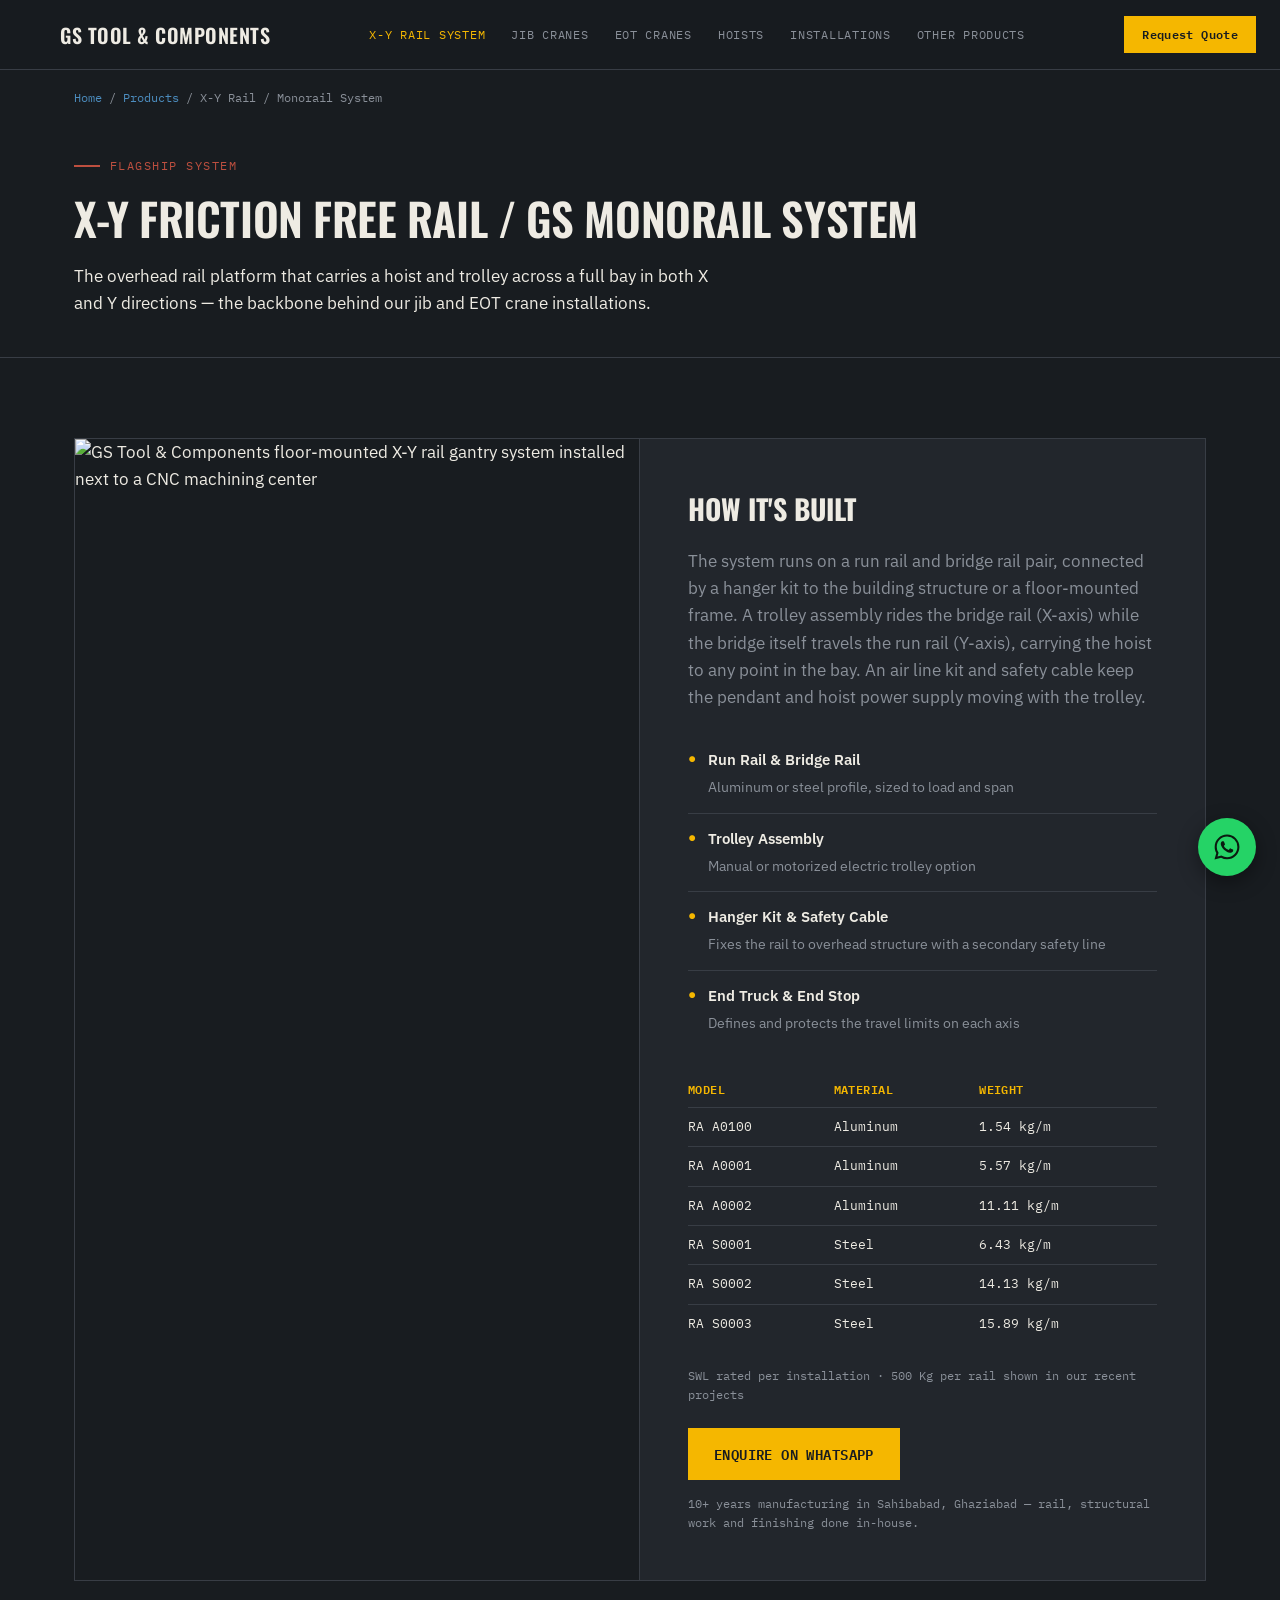
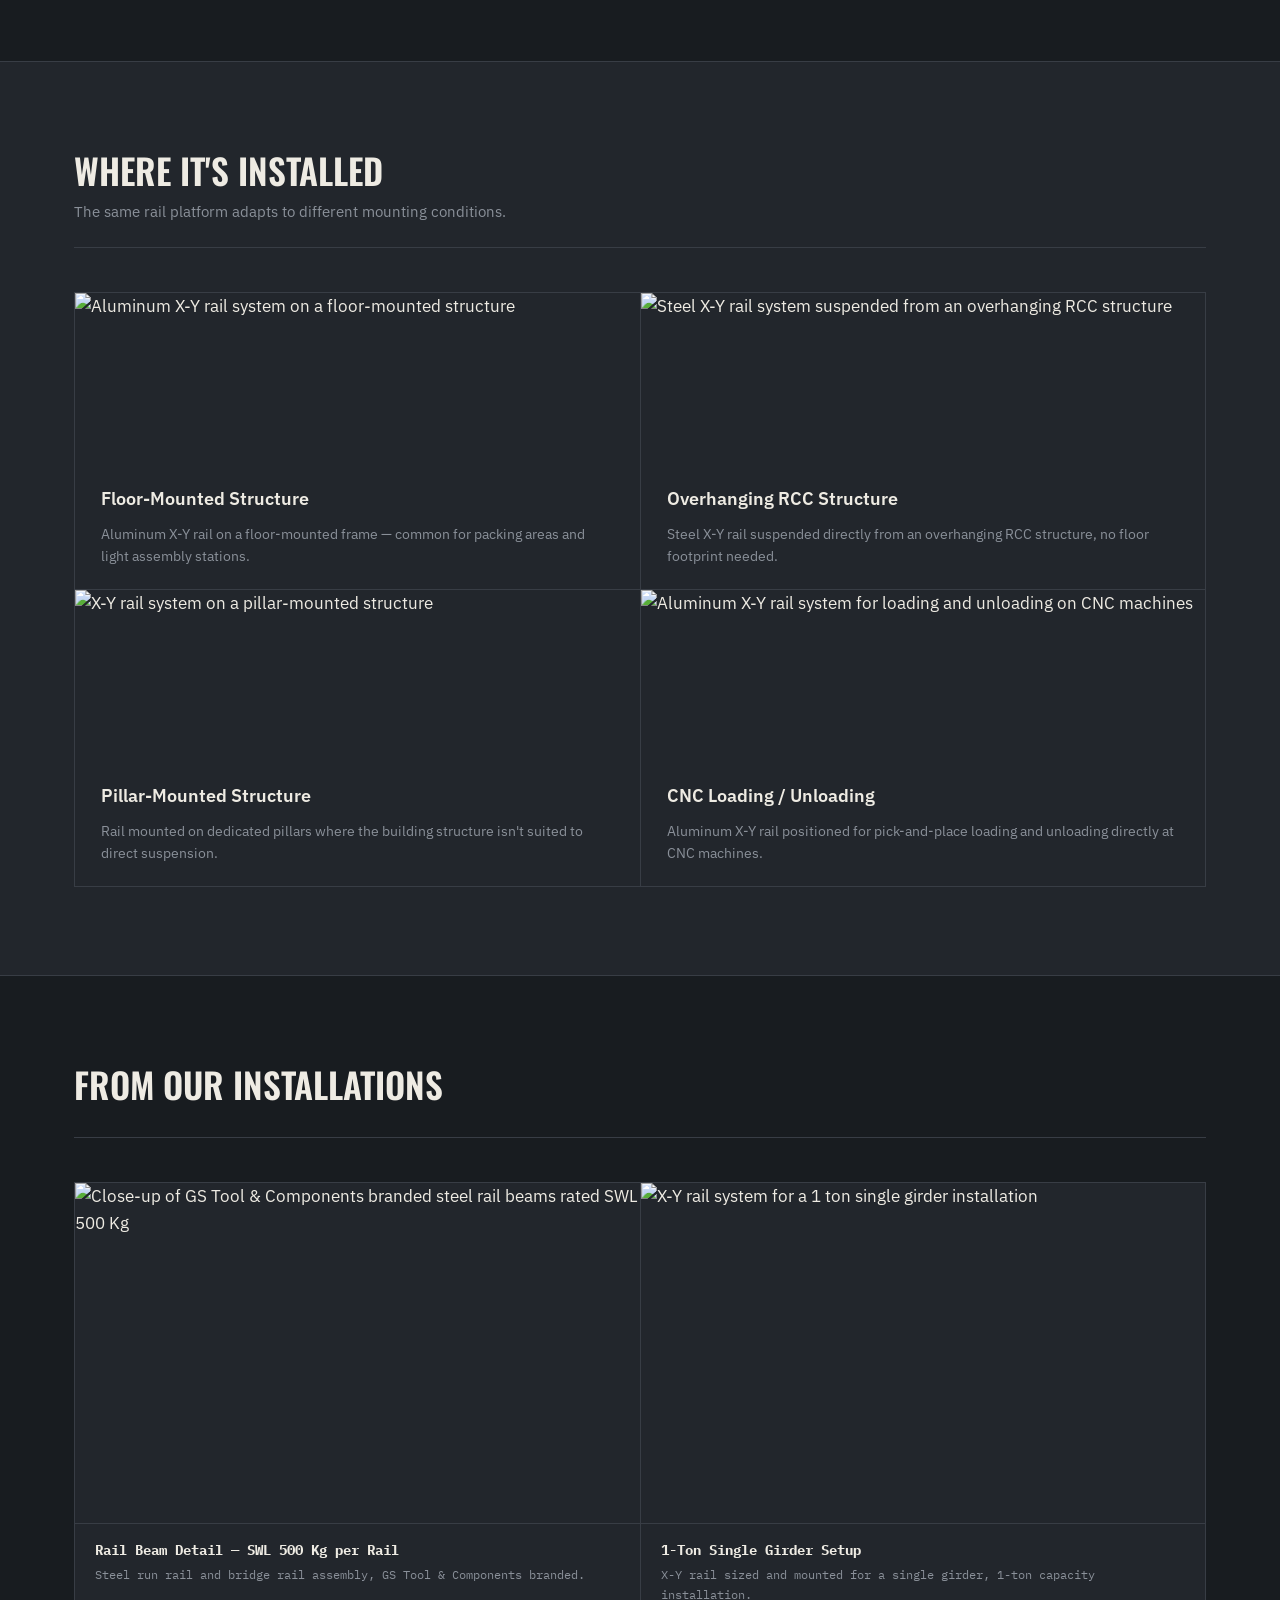
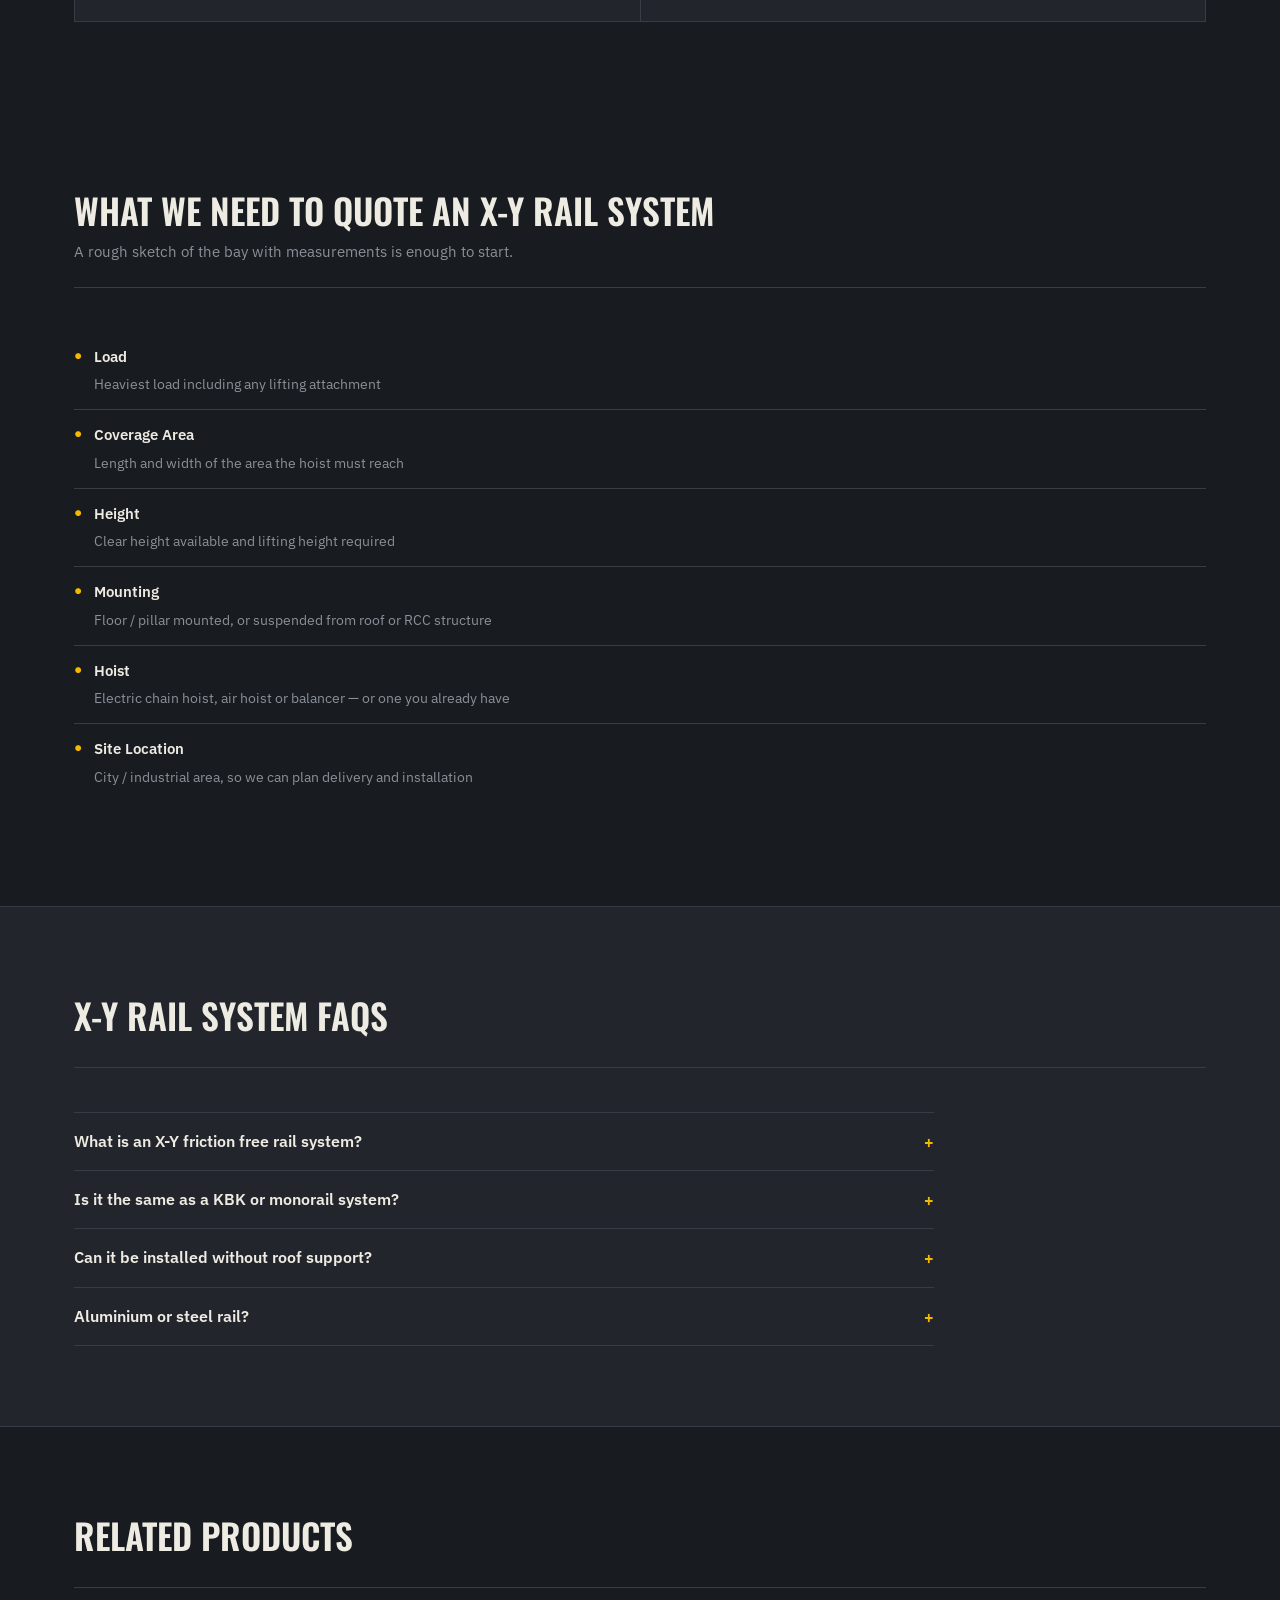
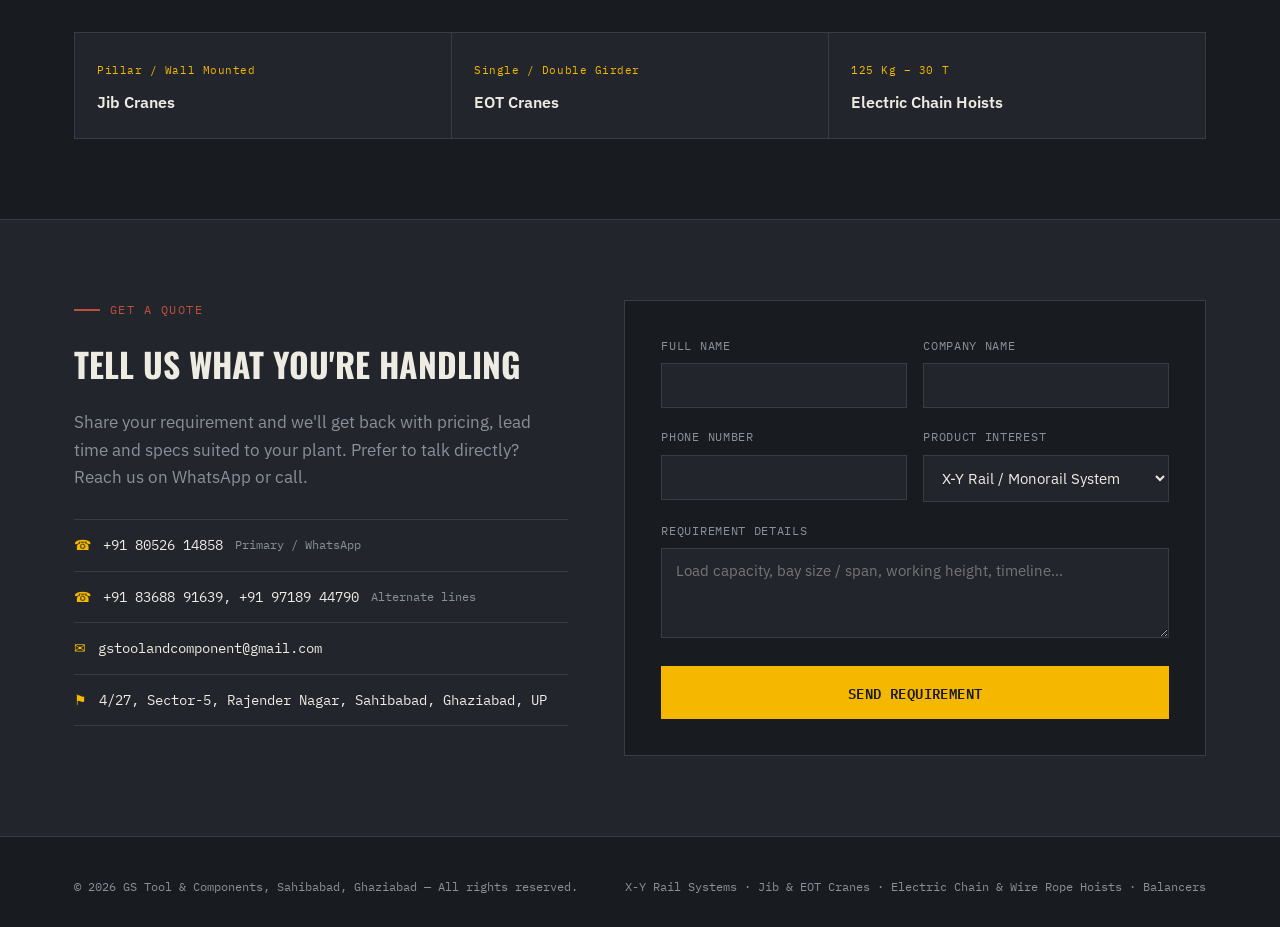
==== products/xy-rail-system.html @ 357ae17f "X-Y rail page: manufacturer title, quote checklist and FAQs" ====
<!DOCTYPE html>
<html lang="en">
<head>
<meta charset="UTF-8">
<meta name="viewport" content="width=device-width, initial-scale=1.0">
<title>X-Y Rail System &amp; Monorail Manufacturer | Ghaziabad, NCR</title>
<meta name="description" content="X-Y friction free rail (KBK type) and monorail system manufacturer in Sahibabad, Ghaziabad. Aluminium and steel rail, floor, pillar or RCC mounted, designed, built and installed in-house.">
<meta name="keywords" content="X-Y friction free rail system, monorail system manufacturer, KBK rail system India, aluminum steel rail crane, GS Monorail">
<link rel="canonical" href="https://gstoolcomponents.com/products/xy-rail-system.html">
<meta property="og:title" content="X-Y Rail System &amp; Monorail Manufacturer | Ghaziabad, NCR">
<meta property="og:description" content="X-Y friction free rail (KBK type) and monorail system manufacturer in Sahibabad, Ghaziabad. Aluminium and steel rail, floor, pillar or RCC mounted, designed, built and installed in-house.">
<meta property="og:type" content="website">
<link rel="preconnect" href="https://fonts.googleapis.com">
<link href="https://fonts.googleapis.com/css2?family=Oswald:wght@400;500;600;700&family=IBM+Plex+Sans:wght@400;500;600;700&family=IBM+Plex+Mono:wght@400;500;600&display=swap" rel="stylesheet">
<link rel="icon" type="image/svg+xml" href="../images/favicon.svg">
<link rel="stylesheet" href="../css/style.css">
<script type="application/ld+json">
{
  "@context": "https://schema.org",
  "@type": "Service",
  "serviceType": "X-Y Rail / Monorail System Manufacturing & Installation",
  "name": "X-Y Friction Free Rail / GS Monorail System",
  "description": "X-Y Friction Free Rail and GS Monorail systems manufactured in-house by GS Tool & Components, Ghaziabad. Aluminum and steel rail models, floor, pillar, and RCC-mounted installations.",
  "url": "https://gstoolcomponents.com/products/xy-rail-system.html",
  "provider": {
    "@type": "Organization",
    "name": "GS Tool & Components",
    "url": "https://gstoolcomponents.com/"
  },
  "areaServed": "IN"
}
</script>
</head>
<body>

<header>
  <div class="header-inner">
    <a class="logo" href="../index.html"><span class="mark"></span>GS Tool &amp; Components</a>
    <nav id="siteNav">
      <a href="../products/xy-rail-system.html" class="active">X-Y Rail System</a>
      <a href="../products/jib-crane.html">Jib Cranes</a>
      <a href="../products/eot-crane.html">EOT Cranes</a>
      <a href="../products/electric-chain-hoist.html">Hoists</a>
      <a href="../index.html#installations">Installations</a>
      <a href="../products/precision-components.html">Other Products</a>
    </nav>
        <button class="nav-toggle" id="navToggle" aria-label="Toggle menu" aria-expanded="false" aria-controls="siteNav">
      <span></span><span></span><span></span>
    </button>

    <a class="header-cta" href="../index.html#contact">Request Quote</a>
  </div>
</header>

<div class="breadcrumb">
  <a href="../index.html">Home</a> / <a href="../index.html#products">Products</a> / X-Y Rail / Monorail System
</div>
<section class="product-hero">
  <div class="wrap">
    <div class="eyebrow">Flagship System</div>
    <h1>X-Y Friction Free Rail / GS Monorail System</h1>
    <p class="sub">The overhead rail platform that carries a hoist and trolley across a full bay in both X and Y directions — the backbone behind our jib and EOT crane installations.</p>
  </div>
</section>

<section>
  <div class="wrap">
    <div class="spotlight">
      <div class="spotlight-grid">
        <div class="spotlight-media">
          <img src="../images/installation-07-gantry.jpg" alt="GS Tool & Components floor-mounted X-Y rail gantry system installed next to a CNC machining center" loading="lazy">
        </div>
        <div class="spotlight-content">
          <h3>How It's Built</h3>
          <p class="desc">The system runs on a run rail and bridge rail pair, connected by a hanger kit to the building structure or a floor-mounted frame. A trolley assembly rides the bridge rail (X-axis) while the bridge itself travels the run rail (Y-axis), carrying the hoist to any point in the bay. An air line kit and safety cable keep the pendant and hoist power supply moving with the trolley.</p>
          <ul class="feature-list">
            <li><span class="dot">●</span><div><strong>Run Rail &amp; Bridge Rail</strong><span>Aluminum or steel profile, sized to load and span</span></div></li>
            <li><span class="dot">●</span><div><strong>Trolley Assembly</strong><span>Manual or motorized electric trolley option</span></div></li>
            <li><span class="dot">●</span><div><strong>Hanger Kit &amp; Safety Cable</strong><span>Fixes the rail to overhead structure with a secondary safety line</span></div></li>
            <li><span class="dot">●</span><div><strong>End Truck &amp; End Stop</strong><span>Defines and protects the travel limits on each axis</span></div></li>
          </ul>
          <table class="spec-table">
            <tr><th>Model</th><th>Material</th><th>Weight</th></tr>
            <tr><td>RA A0100</td><td>Aluminum</td><td>1.54 kg/m</td></tr>
            <tr><td>RA A0001</td><td>Aluminum</td><td>5.57 kg/m</td></tr>
            <tr><td>RA A0002</td><td>Aluminum</td><td>11.11 kg/m</td></tr>
            <tr><td>RA S0001</td><td>Steel</td><td>6.43 kg/m</td></tr>
            <tr><td>RA S0002</td><td>Steel</td><td>14.13 kg/m</td></tr>
            <tr><td>RA S0003</td><td>Steel</td><td>15.89 kg/m</td></tr>
          </table>
          <div class="spec-note">SWL rated per installation · 500 Kg per rail shown in our recent projects</div>
          <a href="https://wa.me/918052614858?text=Hi%2C%20I%27d%20like%20a%20quote%20for%20the%20X-Y%20Rail%20/%20Monorail%20System." class="btn-primary" target="_blank" rel="noopener">Enquire on WhatsApp</a>
          <p class="trust-line">10+ years manufacturing in Sahibabad, Ghaziabad — rail, structural work and finishing done in-house.</p>
        </div>
      </div>
    </div>
  </div>
</section>

<section style="background:var(--graphite-panel); border-top:1px solid var(--hairline); border-bottom:1px solid var(--hairline);">
  <div class="wrap">
    <div class="section-head">
      <div>
        <h2>Where It's Installed</h2>
        <p>The same rail platform adapts to different mounting conditions.</p>
      </div>
    </div>
    <div class="variant-grid">
      <div class="variant-card with-photo">
        <img src="../images/installation-01.jpg" alt="Aluminum X-Y rail system on a floor-mounted structure" loading="lazy">
        <div class="variant-card-body"><h4>Floor-Mounted Structure</h4><p>Aluminum X-Y rail on a floor-mounted frame — common for packing areas and light assembly stations.</p></div>
      </div>
      <div class="variant-card with-photo">
        <img src="../images/installation-05-rcc-mounted.jpg" alt="Steel X-Y rail system suspended from an overhanging RCC structure" loading="lazy">
        <div class="variant-card-body"><h4>Overhanging RCC Structure</h4><p>Steel X-Y rail suspended directly from an overhanging RCC structure, no floor footprint needed.</p></div>
      </div>
      <div class="variant-card with-photo">
        <img src="../images/installation-04-pillar-mounted.jpg" alt="X-Y rail system on a pillar-mounted structure" loading="lazy">
        <div class="variant-card-body"><h4>Pillar-Mounted Structure</h4><p>Rail mounted on dedicated pillars where the building structure isn't suited to direct suspension.</p></div>
      </div>
      <div class="variant-card with-photo">
        <img src="../images/installation-03-cnc-loading.jpg" alt="Aluminum X-Y rail system for loading and unloading on CNC machines" loading="lazy">
        <div class="variant-card-body"><h4>CNC Loading / Unloading</h4><p>Aluminum X-Y rail positioned for pick-and-place loading and unloading directly at CNC machines.</p></div>
      </div>
    </div>
  </div>
</section>

<section>
  <div class="wrap">
    <div class="section-head">
      <div>
        <h2>From Our Installations</h2>
      </div>
    </div>
    <div class="gallery-grid">
      <div class="gallery-item">
        <img src="../images/installation-02.jpg" alt="Close-up of GS Tool & Components branded steel rail beams rated SWL 500 Kg" loading="lazy">
        <div class="gallery-caption"><strong>Rail Beam Detail — SWL 500 Kg per Rail</strong>Steel run rail and bridge rail assembly, GS Tool &amp; Components branded.</div>
      </div>
      <div class="gallery-item">
        <img src="../images/installation-06-single-girder.jpg" alt="X-Y rail system for a 1 ton single girder installation" loading="lazy">
        <div class="gallery-caption"><strong>1-Ton Single Girder Setup</strong>X-Y rail sized and mounted for a single girder, 1-ton capacity installation.</div>
      </div>
    </div>
  </div>
</section>

<!-- seo-content-v1 -->
<section>
  <div class="wrap">
    <div class="section-head">
      <div>
        <h2>What We Need to Quote an X-Y Rail System</h2>
        <p>A rough sketch of the bay with measurements is enough to start.</p>
      </div>
    </div>
    <ul class="feature-list">
      <li><span class="dot">●</span><div><strong>Load</strong><span>Heaviest load including any lifting attachment</span></div></li>
      <li><span class="dot">●</span><div><strong>Coverage Area</strong><span>Length and width of the area the hoist must reach</span></div></li>
      <li><span class="dot">●</span><div><strong>Height</strong><span>Clear height available and lifting height required</span></div></li>
      <li><span class="dot">●</span><div><strong>Mounting</strong><span>Floor / pillar mounted, or suspended from roof or RCC structure</span></div></li>
      <li><span class="dot">●</span><div><strong>Hoist</strong><span>Electric chain hoist, air hoist or balancer &mdash; or one you already have</span></div></li>
      <li><span class="dot">●</span><div><strong>Site Location</strong><span>City / industrial area, so we can plan delivery and installation</span></div></li>
    </ul>
  </div>
</section>
<section style="background:var(--graphite-panel); border-top:1px solid var(--hairline); border-bottom:1px solid var(--hairline);">
  <div class="wrap">
    <div class="section-head">
      <div>
        <h2>X-Y Rail System FAQs</h2>
      </div>
    </div>
    <div class="faq-list">
      <details>
        <summary>What is an X-Y friction free rail system?</summary>
        <p>It is a lightweight overhead crane made of rails: two fixed runway rails and a moving bridge rail between them. A hoist on the bridge can reach any point in the rectangle below, and the low-friction trolleys let one operator push loads by hand with very little effort.</p>
      </details>
      <details>
        <summary>Is it the same as a KBK or monorail system?</summary>
        <p>It is the same family of light rail cranes. A single straight or curved rail with a hoist is a monorail; adding a moving bridge gives X-Y (two-direction) movement. We also manufacture spare parts for KBK / X-Y rail systems already installed.</p>
      </details>
      <details>
        <summary>Can it be installed without roof support?</summary>
        <p>Yes. The rail can be floor-mounted on its own pillars, pillar-mounted, or suspended from an overhanging RCC structure, depending on what your building allows.</p>
      </details>
      <details>
        <summary>Aluminium or steel rail?</summary>
        <p>Aluminium rail is lighter and easier to push for smaller loads; steel rail profiles are used for heavier loads and longer spans. See the model table above and tell us your load and bay size.</p>
      </details>
    </div>
  </div>
</section>

<section>
  <div class="wrap">
    <div class="section-head">
      <div>
        <h2>Related Products</h2>
      </div>
    </div>
    <div class="related-grid">
      <a class="related-card" href="jib-crane.html">
      <span>Pillar / Wall Mounted</span>
      <h5>Jib Cranes</h5>
    </a>
    <a class="related-card" href="eot-crane.html">
      <span>Single / Double Girder</span>
      <h5>EOT Cranes</h5>
    </a>
    <a class="related-card" href="electric-chain-hoist.html">
      <span>125 Kg – 30 T</span>
      <h5>Electric Chain Hoists</h5>
    </a>
    </div>
  </div>
</section>


<section class="lead-section" id="contact">
  <div class="wrap">
    <div class="lead-grid">
      <div class="lead-info">
        <div class="eyebrow">Get a Quote</div>
        <h2>Tell Us What You're Handling</h2>
        <p>Share your requirement and we'll get back with pricing, lead time and specs suited to your plant. Prefer to talk directly? Reach us on WhatsApp or call.</p>
        <div class="contact-line"><span class="ico">☎</span> +91 80526 14858<small>Primary / WhatsApp</small></div>
        <div class="contact-line"><span class="ico">☎</span> +91 83688 91639, +91 97189 44790<small>Alternate lines</small></div>
        <div class="contact-line"><span class="ico">✉</span> gstoolandcomponent@gmail.com</div>
        <div class="contact-line"><span class="ico">⚑</span> 4/27, Sector-5, Rajender Nagar, Sahibabad, Ghaziabad, UP</div>
      </div>

      <div>
        <form id="leadForm">
          <div class="form-two">
            <div class="form-row">
              <label for="name">Full Name</label>
              <input type="text" id="name" required>
            </div>
            <div class="form-row">
              <label for="company">Company Name</label>
              <input type="text" id="company">
            </div>
          </div>
          <div class="form-two">
            <div class="form-row">
              <label for="phone">Phone Number</label>
              <input type="tel" id="phone" required>
            </div>
            <div class="form-row">
              <label for="interest">Product Interest</label>
              <select id="interest">
                <option selected>X-Y Rail / Monorail System</option>
                <option>Jib Crane</option>
                <option>EOT Crane</option>
                <option>Electric Chain Hoist</option>
                <option>Wire Rope Hoist</option>
                <option>Air Hoist</option>
                <option>Air / Spring Balancer</option>
                <option>Precision Components / Fabrication</option>
                <option>Other</option>
              </select>
            </div>
          </div>
          <div class="form-row">
            <label for="message">Requirement Details</label>
            <textarea id="message" placeholder="Load capacity, bay size / span, working height, timeline..."></textarea>
          </div>
          <button type="submit" class="form-submit">Send Requirement</button>
        </form>

      </div>
    </div>
  </div>
</section>

<footer>
  <div class="wrap footer-inner">
    <div>© <span id="year"></span> GS Tool &amp; Components, Sahibabad, Ghaziabad — All rights reserved.</div>
    <div>X-Y Rail Systems · Jib &amp; EOT Cranes · Electric Chain &amp; Wire Rope Hoists · Balancers</div>
  </div>
</footer>

<a class="float-wa" href="https://wa.me/918052614858?text=Hi%2C%20I%20have%20an%20enquiry%20about%20your%20products." target="_blank" rel="noopener" aria-label="Chat on WhatsApp">
  <svg width="30" height="30" viewBox="0 0 24 24" fill="#0b1a10"><path d="M12.04 2c-5.46 0-9.9 4.44-9.9 9.9 0 1.75.46 3.45 1.32 4.95L2 22l5.25-1.38a9.9 9.9 0 0 0 4.79 1.22h.01c5.46 0 9.9-4.44 9.9-9.9 0-2.64-1.03-5.12-2.9-6.98A9.82 9.82 0 0 0 12.04 2zm0 18.1h-.01a8.2 8.2 0 0 1-4.18-1.14l-.3-.18-3.12.82.83-3.04-.2-.31a8.22 8.22 0 0 1-1.26-4.35c0-4.55 3.7-8.25 8.25-8.25a8.2 8.2 0 0 1 5.83 2.42 8.18 8.18 0 0 1 2.41 5.83c0 4.55-3.71 8.2-8.25 8.2zm4.52-6.16c-.25-.12-1.47-.72-1.7-.81-.23-.08-.39-.12-.56.13-.17.25-.64.81-.78.97-.15.17-.29.19-.54.06-.25-.12-1.04-.38-1.98-1.22-.73-.65-1.22-1.46-1.37-1.71-.14-.25-.02-.38.11-.5.11-.11.25-.29.37-.43.12-.14.16-.25.25-.41.08-.17.04-.31-.02-.43-.06-.12-.56-1.35-.77-1.85-.2-.48-.41-.42-.56-.43h-.48c-.17 0-.43.06-.66.31-.23.25-.86.84-.86 2.05s.88 2.38 1 2.54c.12.17 1.73 2.64 4.19 3.7.59.25 1.04.4 1.4.51.59.19 1.12.16 1.54.1.47-.07 1.47-.6 1.68-1.18.21-.58.21-1.08.14-1.18-.06-.1-.23-.16-.48-.28z"/></svg>
</a>

<script src="../js/main.js"></script>
<!-- Cloudflare Web Analytics --><script type="module" src="https://static.cloudflareinsights.com/beacon.min.js" data-cf-beacon='{"token": "b29824c416db455db9053b5b14a09f09"}'></script><!-- End Cloudflare Web Analytics -->
</body>
</html>
---- css/style.css ----
:root{
  --steel-charcoal:#181C20;
  --graphite-panel:#22262C;
  --graphite-panel-2:#2A2F36;
  --safety-yellow:#F5B700;
  --brand-red:#BD4F3F;
  --blueprint-blue:#4C8DBF;
  --warm-white:#EEEBE3;
  --steel-gray-mid:#8A9099;
  --hairline:#383D45;
  --success-green:#4CAF6D;

  --font-display:'Oswald', sans-serif;
  --font-body:'IBM Plex Sans', sans-serif;
  --font-mono:'IBM Plex Mono', monospace;
}

*{box-sizing:border-box; margin:0; padding:0;}
html{scroll-behavior:smooth;}
body{
  background:var(--steel-charcoal);
  color:var(--warm-white);
  font-family:var(--font-body);
  font-size:17px;
  line-height:1.6;
  overflow-x:hidden;
}
img{max-width:100%; display:block;}
a{color:inherit;}

.wrap{max-width:1180px; margin:0 auto; padding:0 24px;}

.blueprint-bg{
  position:absolute; inset:0;
  background-image:
    linear-gradient(rgba(76,141,191,0.07) 1px, transparent 1px),
    linear-gradient(90deg, rgba(76,141,191,0.07) 1px, transparent 1px);
  background-size:40px 40px;
  pointer-events:none;
}

header{
  position:sticky; top:0; z-index:50;
  background:rgba(24,28,32,0.92);
  backdrop-filter:blur(8px);
  border-bottom:1px solid var(--hairline);
}
.header-inner{
  display:flex; align-items:center; justify-content:space-between;
  padding:16px 24px;
}
.logo{
  font-family:var(--font-display);
  font-weight:600;
  font-size:1.25rem;
  letter-spacing:0.5px;
  text-transform:uppercase;
  color:var(--warm-white);
  display:flex; align-items:center; gap:10px;
  text-decoration:none;
}
.logo .mark{
  width:26px; height:26px;
  border-radius:50%;
  background:url(../images/favicon.svg) center/cover no-repeat;
  flex-shrink:0;
}
nav{display:flex; gap:26px;}
nav a{
  font-family:var(--font-mono);
  font-size:0.76rem;
  letter-spacing:0.06em;
  text-transform:uppercase;
  color:var(--steel-gray-mid);
  text-decoration:none;
  transition:color 0.2s;
}
nav a:hover, nav a.active{color:var(--safety-yellow);}
.header-cta{
  font-family:var(--font-mono);
  font-size:0.76rem;
  background:var(--safety-yellow);
  color:var(--steel-charcoal);
  padding:9px 18px;
  text-decoration:none;
  font-weight:600;
  letter-spacing:0.03em;
  white-space:nowrap;
}
.header-cta:hover{background:#ffcb2e;}

.nav-toggle{
  display:none;
  flex-direction:column;
  justify-content:center;
  align-items:center;
  gap:5px;
  width:38px; height:38px;
  background:transparent;
  border:1px solid var(--hairline);
  cursor:pointer;
  padding:0;
  flex-shrink:0;
}
.nav-toggle span{
  display:block;
  width:18px; height:2px;
  background:var(--warm-white);
  transition:transform 0.2s, opacity 0.2s;
}
.nav-toggle[aria-expanded="true"] span:nth-child(1){transform:translateY(7px) rotate(45deg);}
.nav-toggle[aria-expanded="true"] span:nth-child(2){opacity:0;}
.nav-toggle[aria-expanded="true"] span:nth-child(3){transform:translateY(-7px) rotate(-45deg);}

/* Breadcrumb */
.breadcrumb{
  padding:18px 24px 0;
  max-width:1180px; margin:0 auto;
  font-family:var(--font-mono);
  font-size:0.75rem;
  color:var(--steel-gray-mid);
}
.breadcrumb a{color:var(--blueprint-blue); text-decoration:none;}
.breadcrumb a:hover{text-decoration:underline;}

/* Hero (home) */
.hero{
  position:relative;
  padding:90px 24px 70px;
  border-bottom:1px solid var(--hairline);
  overflow:hidden;
}
.hero-inner{
  max-width:1180px; margin:0 auto;
  display:grid;
  grid-template-columns:1.05fr 1fr;
  gap:56px;
  align-items:center;
  position:relative;
  z-index:2;
}
.eyebrow{
  font-family:var(--font-mono);
  font-size:0.78rem;
  color:var(--brand-red);
  letter-spacing:0.12em;
  text-transform:uppercase;
  display:flex; align-items:center; gap:10px;
  margin-bottom:18px;
}
.eyebrow::before{
  content:"";
  width:26px; height:2px;
  background:var(--brand-red);
  display:inline-block;
}
h1{
  font-family:var(--font-display);
  font-weight:600;
  font-size:clamp(2.2rem, 4vw, 3.4rem);
  line-height:1.1;
  letter-spacing:-0.01em;
  text-transform:uppercase;
  margin-bottom:20px;
}
h1 span{color:var(--safety-yellow);}
.hero p.sub{
  font-size:1.03rem;
  color:var(--steel-gray-mid);
  max-width:540px;
  margin-bottom:32px;
}
.hero-ctas{display:flex; gap:14px; flex-wrap:wrap;}
.btn-primary{
  background:var(--safety-yellow);
  color:var(--steel-charcoal);
  font-family:var(--font-mono);
  font-weight:600;
  font-size:0.85rem;
  letter-spacing:0.03em;
  text-transform:uppercase;
  padding:15px 26px;
  text-decoration:none;
  border:none;
  cursor:pointer;
  transition:background 0.2s, transform 0.15s;
  display:inline-block;
}
.btn-primary:hover{background:#ffcb2e; transform:translateY(-1px);}
.btn-secondary{
  background:transparent;
  color:var(--warm-white);
  border:1px solid var(--hairline);
  font-family:var(--font-mono);
  font-weight:500;
  font-size:0.85rem;
  letter-spacing:0.03em;
  text-transform:uppercase;
  padding:15px 26px;
  text-decoration:none;
  cursor:pointer;
  display:inline-flex; align-items:center; gap:8px;
  transition:border-color 0.2s, color 0.2s;
}
.btn-secondary:hover{border-color:var(--safety-yellow); color:var(--safety-yellow);}

.hero-stats{
  display:flex; gap:32px; flex-wrap:wrap;
  margin-top:40px;
  padding-top:28px;
  border-top:1px solid var(--hairline);
}
.stat-num{
  font-family:var(--font-mono);
  font-size:1.4rem;
  color:var(--safety-yellow);
  font-weight:600;
}
.stat-label{
  font-size:0.72rem;
  color:var(--steel-gray-mid);
  text-transform:uppercase;
  letter-spacing:0.04em;
}

.crane-stage{
  position:relative;
  background:var(--graphite-panel);
  border:1px solid var(--hairline);
  aspect-ratio:1/0.85;
  overflow:hidden;
}
.crane-stage::before{
  content:"GS-XY-RAIL // FRICTION FREE RAIL SYSTEM";
  position:absolute; top:14px; left:16px;
  font-family:var(--font-mono);
  font-size:0.62rem;
  letter-spacing:0.05em;
  color:var(--warm-white);
  background:rgba(24,28,32,0.72);
  padding:6px 10px;
  z-index:2;
}
.crane-stage::after{
  content:"SWL 500 KG · IN-HOUSE DESIGN";
  position:absolute; bottom:14px; right:16px;
  font-family:var(--font-mono);
  font-size:0.62rem;
  letter-spacing:0.05em;
  color:var(--warm-white);
  background:rgba(24,28,32,0.72);
  padding:6px 10px;
  z-index:2;
}
.crane-photo{
  width:100%; height:100%;
  object-fit:cover;
  display:block;
}

/* Product page hero (smaller, text only) */
.product-hero{
  padding:48px 24px 40px;
  border-bottom:1px solid var(--hairline);
}
.product-hero .wrap{max-width:1180px;}
.product-hero h1{font-size:clamp(1.9rem, 3.6vw, 2.8rem);}
.product-hero p.sub{max-width:640px; margin-bottom:0;}

.hazard-divider{
  height:10px;
  background:repeating-linear-gradient(
    -45deg,
    var(--safety-yellow),
    var(--safety-yellow) 14px,
    var(--steel-charcoal) 14px,
    var(--steel-charcoal) 28px
  );
}

.cta-band{background:var(--safety-yellow);}
.cta-band-inner{
  display:flex; align-items:center; justify-content:space-between;
  flex-wrap:wrap; gap:24px;
  padding:44px 24px;
}
.cta-band h2{
  font-family:var(--font-display);
  text-transform:uppercase;
  font-size:clamp(1.4rem, 2.6vw, 1.9rem);
  color:var(--steel-charcoal);
  margin-bottom:6px;
}
.cta-band p{
  color:var(--steel-charcoal);
  font-size:0.95rem;
  max-width:480px;
  opacity:0.82;
}
.btn-dark{
  background:var(--steel-charcoal);
  color:var(--warm-white);
  font-family:var(--font-mono);
  font-weight:600;
  font-size:0.85rem;
  letter-spacing:0.03em;
  text-transform:uppercase;
  padding:15px 26px;
  text-decoration:none;
  white-space:nowrap;
  transition:background 0.2s;
}
.btn-dark:hover{background:#2a2f36;}

section{padding:80px 0;}
.section-head{
  display:flex; justify-content:space-between; align-items:flex-end;
  margin-bottom:44px; flex-wrap:wrap; gap:16px;
  border-bottom:1px solid var(--hairline);
  padding-bottom:24px;
}
.section-head h2{
  font-family:var(--font-display);
  font-size:clamp(1.6rem, 3vw, 2.2rem);
  text-transform:uppercase;
  font-weight:600;
}
.section-head p{color:var(--steel-gray-mid); max-width:440px; font-size:0.95rem;}

.spotlight{
  background:var(--graphite-panel);
  border:1px solid var(--hairline);
}
.spotlight-grid{
  display:grid;
  grid-template-columns:1fr 1fr;
  gap:0;
}
.spotlight-media{
  background:var(--steel-charcoal);
  padding:0;
  display:flex; align-items:stretch; justify-content:center;
  border-right:1px solid var(--hairline);
  overflow:hidden;
}
.spotlight-media img{width:100%; height:100%; object-fit:cover; min-height:320px;}
.spotlight-content{padding:48px;}
.spotlight-content h3{
  font-family:var(--font-display);
  font-size:1.75rem;
  text-transform:uppercase;
  margin-bottom:16px;
}
.spotlight-content p.desc{color:var(--steel-gray-mid); margin-bottom:24px;}
.spec-table{
  width:100%;
  border-collapse:collapse;
  font-family:var(--font-mono);
  font-size:0.8rem;
  margin-bottom:24px;
}
.spec-table th{
  text-align:left; color:var(--safety-yellow);
  font-weight:600; padding:8px 8px 8px 0;
  border-bottom:1px solid var(--hairline);
  font-size:0.72rem; text-transform:uppercase; letter-spacing:0.04em;
}
.spec-table td{padding:9px 8px 9px 0; border-bottom:1px solid var(--hairline); color:var(--warm-white);}
.spec-table tr:last-child td{border-bottom:none;}
.spec-note{font-family:var(--font-mono); font-size:0.72rem; color:var(--steel-gray-mid); margin-bottom:24px;}
.table-scroll{overflow-x:auto; -webkit-overflow-scrolling:touch;}
.table-scroll .spec-table{min-width:560px;}

/* Long-form copy and FAQ (product detail pages) */
.prose{max-width:780px;}
.prose p{color:var(--steel-gray-mid); font-size:0.95rem; margin-bottom:14px;}
.prose a, .faq-list a{color:var(--safety-yellow);}
.faq-list{border-top:1px solid var(--hairline); max-width:860px;}
.faq-list details{border-bottom:1px solid var(--hairline); padding:16px 0;}
.faq-list summary{
  cursor:pointer; list-style:none; display:flex; justify-content:space-between; gap:16px;
  font-weight:600; font-size:0.98rem;
}
.faq-list summary::-webkit-details-marker{display:none;}
.faq-list summary::after{content:'+'; color:var(--safety-yellow); font-family:var(--font-mono); flex-shrink:0;}
.faq-list details[open] summary::after{content:'\2013';}
.faq-list p{color:var(--steel-gray-mid); font-size:0.9rem; margin-top:10px;}

/* Feature list (used on product detail pages) */
.feature-list{list-style:none; margin-bottom:24px;}
.feature-list li{
  padding:12px 0; border-bottom:1px solid var(--hairline);
  display:flex; gap:12px;
}
.feature-list li:last-child{border-bottom:none;}
.feature-list .dot{color:var(--safety-yellow); flex-shrink:0;}
.feature-list strong{display:block; font-family:var(--font-body); font-weight:600; font-size:0.95rem; margin-bottom:2px;}
.feature-list span{color:var(--steel-gray-mid); font-size:0.86rem;}

/* Variant cards (used for sub-types e.g. pillar/wall mounted, single/double girder) */
.variant-grid{
  display:grid; grid-template-columns:1fr 1fr; gap:1px;
  background:var(--hairline); border:1px solid var(--hairline);
  margin-bottom:8px;
}
.variant-card{background:var(--graphite-panel); padding:26px;}
.variant-card h4{font-family:var(--font-body); font-weight:600; font-size:1.1rem; margin-bottom:10px;}
.variant-card p{color:var(--steel-gray-mid); font-size:0.86rem;}
.variant-card.with-photo{padding:0;}
.variant-card.with-photo img{width:100%; height:170px; object-fit:cover; display:block;}
.variant-card.with-photo .variant-card-body{padding:22px 26px;}

.products-grid{
  display:grid;
  grid-template-columns:repeat(3, 1fr);
  gap:1px;
  background:var(--hairline);
  border:1px solid var(--hairline);
}
.product-card{
  background:var(--graphite-panel);
  padding:30px 26px;
  transition:background 0.2s;
}
.product-card:hover{background:var(--graphite-panel-2);}
.product-index{
  font-family:var(--font-mono);
  font-size:0.7rem;
  color:var(--safety-yellow);
  letter-spacing:0.06em;
  margin-bottom:14px;
  display:block;
}
.product-card h4{
  font-family:var(--font-body);
  font-size:1.15rem;
  margin-bottom:10px;
  font-weight:600;
}
.product-card p{
  color:var(--steel-gray-mid);
  font-size:0.86rem;
  margin-bottom:16px;
}
.product-card-links{
  border-top:1px solid var(--hairline);
  padding-top:14px;
  display:flex; justify-content:space-between; align-items:center;
  font-family:var(--font-mono); font-size:0.78rem;
}
.product-card-links a{text-decoration:none; color:var(--blueprint-blue);}
.product-card-links a.view-details{color:var(--safety-yellow); font-weight:600;}
.product-card-links a:hover{text-decoration:underline;}

.gallery-grid{
  display:grid;
  grid-template-columns:1fr 1fr;
  gap:1px;
  background:var(--hairline);
  border:1px solid var(--hairline);
}
.gallery-item{background:var(--graphite-panel);}
.gallery-item img{width:100%; height:340px; object-fit:cover; display:block;}
.gallery-caption{
  padding:16px 20px;
  font-family:var(--font-mono);
  font-size:0.78rem;
  color:var(--steel-gray-mid);
  border-top:1px solid var(--hairline);
}
.gallery-caption strong{color:var(--warm-white); display:block; margin-bottom:4px; font-size:0.85rem;}

.carousel{position:relative;}
.carousel-track{
  display:flex;
  gap:1px;
  background:var(--hairline);
  border:1px solid var(--hairline);
  overflow-x:auto;
  scroll-snap-type:x mandatory;
  scrollbar-width:none;
  -ms-overflow-style:none;
}
.carousel-track::-webkit-scrollbar{display:none;}
.carousel-track .product-card{flex:0 0 300px; scroll-snap-align:start;}
.carousel-track .gallery-item{flex:0 0 340px; scroll-snap-align:start;}
.carousel-nav{display:flex; align-items:center; justify-content:space-between; gap:14px; margin-top:16px; flex-wrap:wrap;}
.carousel-arrows{display:flex; gap:10px;}
.carousel-btn{
  width:42px; height:42px;
  border:1px solid var(--hairline);
  background:var(--graphite-panel);
  color:var(--warm-white);
  font-family:var(--font-mono);
  font-size:1rem;
  cursor:pointer;
  transition:background 0.2s, opacity 0.2s;
}
.carousel-btn:hover{background:var(--graphite-panel-2);}
.carousel-btn:disabled{opacity:0.35; cursor:default;}
.carousel-dots{display:flex; align-items:center; gap:8px;}
.carousel-dot{
  width:8px; height:8px; padding:0; border-radius:50%;
  border:none; background:var(--hairline); cursor:pointer;
  transition:background 0.2s, transform 0.2s;
}
.carousel-dot:hover{background:var(--steel-gray-mid);}
.carousel-dot.active{background:var(--safety-yellow); transform:scale(1.25);}
.carousel-counter{font-family:var(--font-mono); font-size:0.78rem; color:var(--steel-gray-mid);}

.carousel.ticker{overflow:hidden;}
.ticker-track{
  overflow:visible;
  scroll-snap-type:none;
  width:max-content;
  animation:ticker-scroll linear infinite;
}
@keyframes ticker-scroll{
  from{transform:translateX(0);}
  to{transform:translateX(-50%);}
}
@media (prefers-reduced-motion: reduce){
  .ticker-track{animation-play-state:paused;}
}

.collage-grid{
  display:grid;
  grid-template-columns:repeat(4, 1fr);
  grid-auto-rows:150px;
  gap:1px;
  background:var(--hairline);
  border:1px solid var(--hairline);
  margin:0 0 26px;
}
.collage-item{overflow:hidden; background:var(--graphite-panel);}
.collage-item img{width:100%; height:100%; object-fit:cover; display:block; transition:transform 0.35s ease;}
.collage-item:hover img{transform:scale(1.06);}
.collage-big{grid-column:span 2; grid-row:span 2;}

.about-grid{
  display:grid;
  grid-template-columns:1fr 1fr;
  gap:56px;
  align-items:start;
}
.about-grid p{color:var(--steel-gray-mid); margin-bottom:16px;}
.why-list{list-style:none;}
.why-list li{
  display:flex; gap:16px;
  padding:18px 0;
  border-bottom:1px solid var(--hairline);
}
.why-list li:first-child{padding-top:0;}
.why-num{
  font-family:var(--font-mono);
  color:var(--safety-yellow);
  font-size:0.85rem;
  flex-shrink:0;
  width:28px;
}
.why-list strong{display:block; margin-bottom:4px; font-family:var(--font-body); font-weight:600; font-size:1rem;}
.why-list span{color:var(--steel-gray-mid); font-size:0.88rem;}

.lead-section{
  background:var(--graphite-panel);
  border-top:1px solid var(--hairline);
  border-bottom:1px solid var(--hairline);
}
.lead-grid{
  display:grid;
  grid-template-columns:0.85fr 1fr;
  gap:56px;
}
.lead-info h2{
  font-family:var(--font-display);
  font-size:clamp(1.6rem, 3vw, 2.1rem);
  text-transform:uppercase;
  margin-bottom:18px;
}
.lead-info p{color:var(--steel-gray-mid); margin-bottom:28px;}
.contact-line{
  display:flex; align-items:center; gap:12px;
  padding:14px 0;
  border-top:1px solid var(--hairline);
  font-family:var(--font-mono);
  font-size:0.88rem;
}
.contact-line:last-child{border-bottom:1px solid var(--hairline);}
.contact-line .ico{color:var(--safety-yellow);}
.contact-line small{color:var(--steel-gray-mid); font-size:0.72rem; display:block;}

form{background:var(--steel-charcoal); border:1px solid var(--hairline); padding:36px;}
.form-row{margin-bottom:20px;}
.form-row label{
  display:block;
  font-family:var(--font-mono);
  font-size:0.72rem;
  text-transform:uppercase;
  letter-spacing:0.06em;
  color:var(--steel-gray-mid);
  margin-bottom:8px;
}
.form-row input,
.form-row select,
.form-row textarea{
  width:100%;
  background:var(--graphite-panel);
  border:1px solid var(--hairline);
  color:var(--warm-white);
  padding:12px 14px;
  font-family:var(--font-body);
  font-size:0.92rem;
}
.form-row input:focus,
.form-row select:focus,
.form-row textarea:focus{
  outline:none;
  border-color:var(--safety-yellow);
}
.form-row textarea{resize:vertical; min-height:90px;}
.form-two{display:grid; grid-template-columns:1fr 1fr; gap:16px;}
.form-submit{
  width:100%;
  background:var(--safety-yellow);
  color:var(--steel-charcoal);
  border:none;
  font-family:var(--font-mono);
  font-weight:600;
  text-transform:uppercase;
  font-size:0.85rem;
  letter-spacing:0.03em;
  padding:15px;
  cursor:pointer;
  transition:background 0.2s;
}
.form-submit:hover{background:#ffcb2e;}

.thank-you{
  display:none;
  text-align:center;
  padding:20px 4px 4px;
}
.thank-you.show{display:block;}
.thank-you .check{
  width:46px; height:46px;
  border-radius:50%;
  background:var(--success-green);
  display:flex; align-items:center; justify-content:center;
  margin:0 auto 16px;
  font-size:1.3rem;
}
.thank-you h4{
  font-family:var(--font-display);
  text-transform:uppercase;
  font-size:1.2rem;
  margin-bottom:8px;
}
.thank-you p{color:var(--steel-gray-mid); font-size:0.9rem; margin-bottom:20px;}
.wa-btn{
  display:inline-flex; align-items:center; gap:10px;
  background:#25D366;
  color:#0b1a10;
  font-family:var(--font-mono);
  font-weight:600;
  font-size:0.85rem;
  text-transform:uppercase;
  padding:14px 24px;
  text-decoration:none;
}
.wa-btn:hover{background:#2fe374;}

.trust-line{
  font-family:var(--font-mono);
  font-size:0.75rem;
  color:var(--steel-gray-mid);
  margin-top:14px;
}

/* Related products (product pages) */
.related-grid{
  display:grid; grid-template-columns:repeat(3, 1fr); gap:1px;
  background:var(--hairline); border:1px solid var(--hairline);
}
.related-card{
  background:var(--graphite-panel); padding:22px; text-decoration:none; color:var(--warm-white);
  transition:background 0.2s;
}
.related-card:hover{background:var(--graphite-panel-2);}
.related-card span{font-family:var(--font-mono); font-size:0.68rem; color:var(--safety-yellow); letter-spacing:0.05em;}
.related-card h5{font-family:var(--font-body); font-weight:600; font-size:1rem; margin-top:8px;}

footer{padding:40px 24px 30px;}
.footer-inner{
  display:flex; justify-content:space-between; align-items:center;
  flex-wrap:wrap; gap:16px;
  font-size:0.78rem; color:var(--steel-gray-mid);
  font-family:var(--font-mono);
}

.float-wa{
  position:fixed; bottom:24px; right:24px; z-index:60;
  background:#25D366;
  width:58px; height:58px;
  border-radius:50%;
  display:flex; align-items:center; justify-content:center;
  box-shadow:0 6px 20px rgba(0,0,0,0.4);
  text-decoration:none;
  animation:pulse 2.4s infinite;
}
@keyframes pulse{
  0%{box-shadow:0 0 0 0 rgba(37,211,102,0.5);}
  70%{box-shadow:0 0 0 14px rgba(37,211,102,0);}
  100%{box-shadow:0 0 0 0 rgba(37,211,102,0);}
}

@media (max-width:900px){
  .header-inner{position:relative;}
  .nav-toggle{display:flex;}
  nav{
    position:absolute;
    top:100%; left:0; right:0;
    flex-direction:column;
    gap:0;
    background:var(--steel-charcoal);
    border-bottom:1px solid var(--hairline);
    padding:0 24px;
    max-height:0;
    overflow:hidden;
    transition:max-height 0.25s ease;
  }
  nav[data-open="true"]{max-height:400px;}
  nav a{padding:16px 0; border-bottom:1px solid var(--hairline); font-size:0.85rem;}
  nav a:last-child{border-bottom:none;}
  .hero-inner{grid-template-columns:1fr;}
  .spotlight-grid{grid-template-columns:1fr;}
  .spotlight-media{border-right:none; border-bottom:1px solid var(--hairline);}
  .about-grid{grid-template-columns:1fr;}
  .lead-grid{grid-template-columns:1fr;}
  .products-grid{grid-template-columns:1fr 1fr;}
  .gallery-grid{grid-template-columns:1fr;}
  .variant-grid{grid-template-columns:1fr;}
  .related-grid{grid-template-columns:1fr;}
  .carousel-track .product-card{flex-basis:260px;}
  .carousel-track .gallery-item{flex-basis:280px;}
  .collage-grid{grid-template-columns:repeat(2, 1fr); grid-auto-rows:130px;}
}
@media (max-width:560px){
  .products-grid{grid-template-columns:1fr;}
  .form-two{grid-template-columns:1fr;}
  .hero-stats{flex-wrap:wrap; gap:20px;}
  .carousel-track .product-card{flex-basis:82vw;}
  .carousel-track .gallery-item{flex-basis:82vw;}
}

@media (prefers-reduced-motion: reduce){
  .float-wa{animation:none;}
  * {animation-duration:0.01ms !important; transition-duration:0.01ms !important;}
}
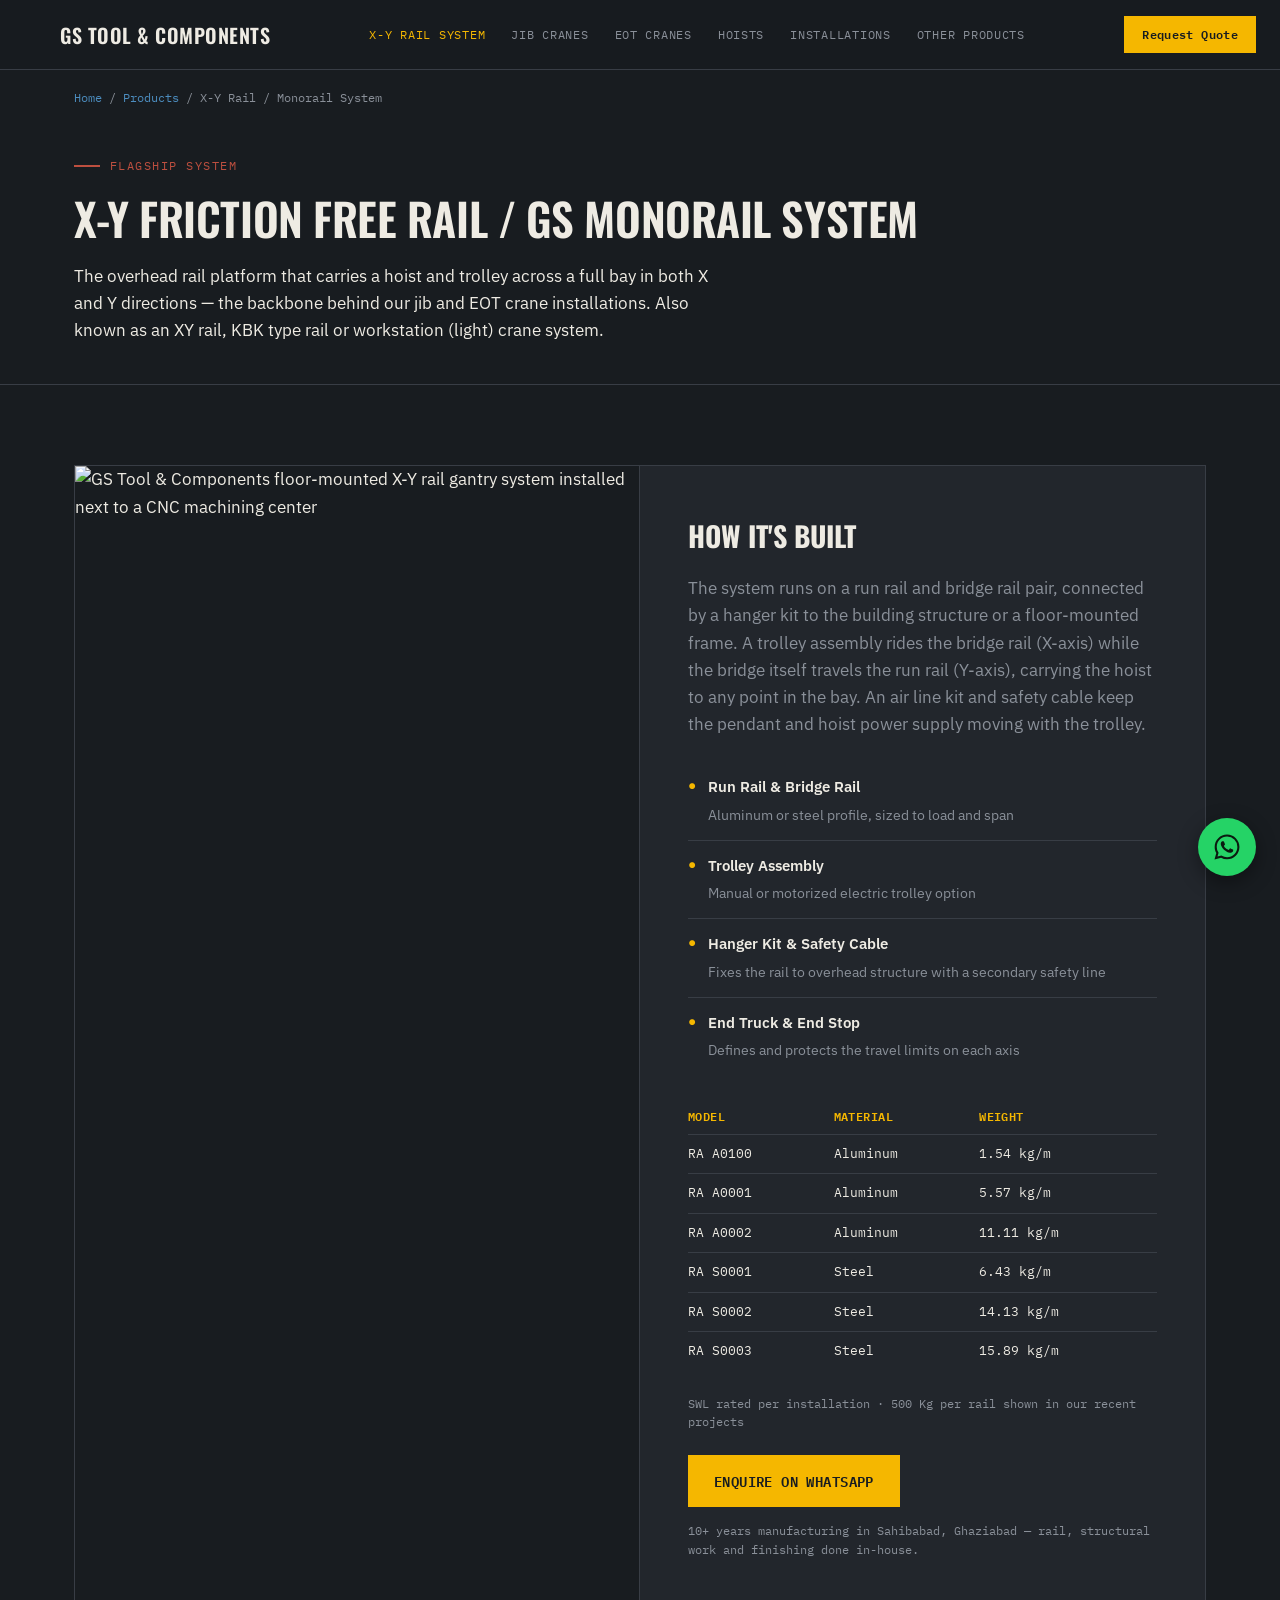
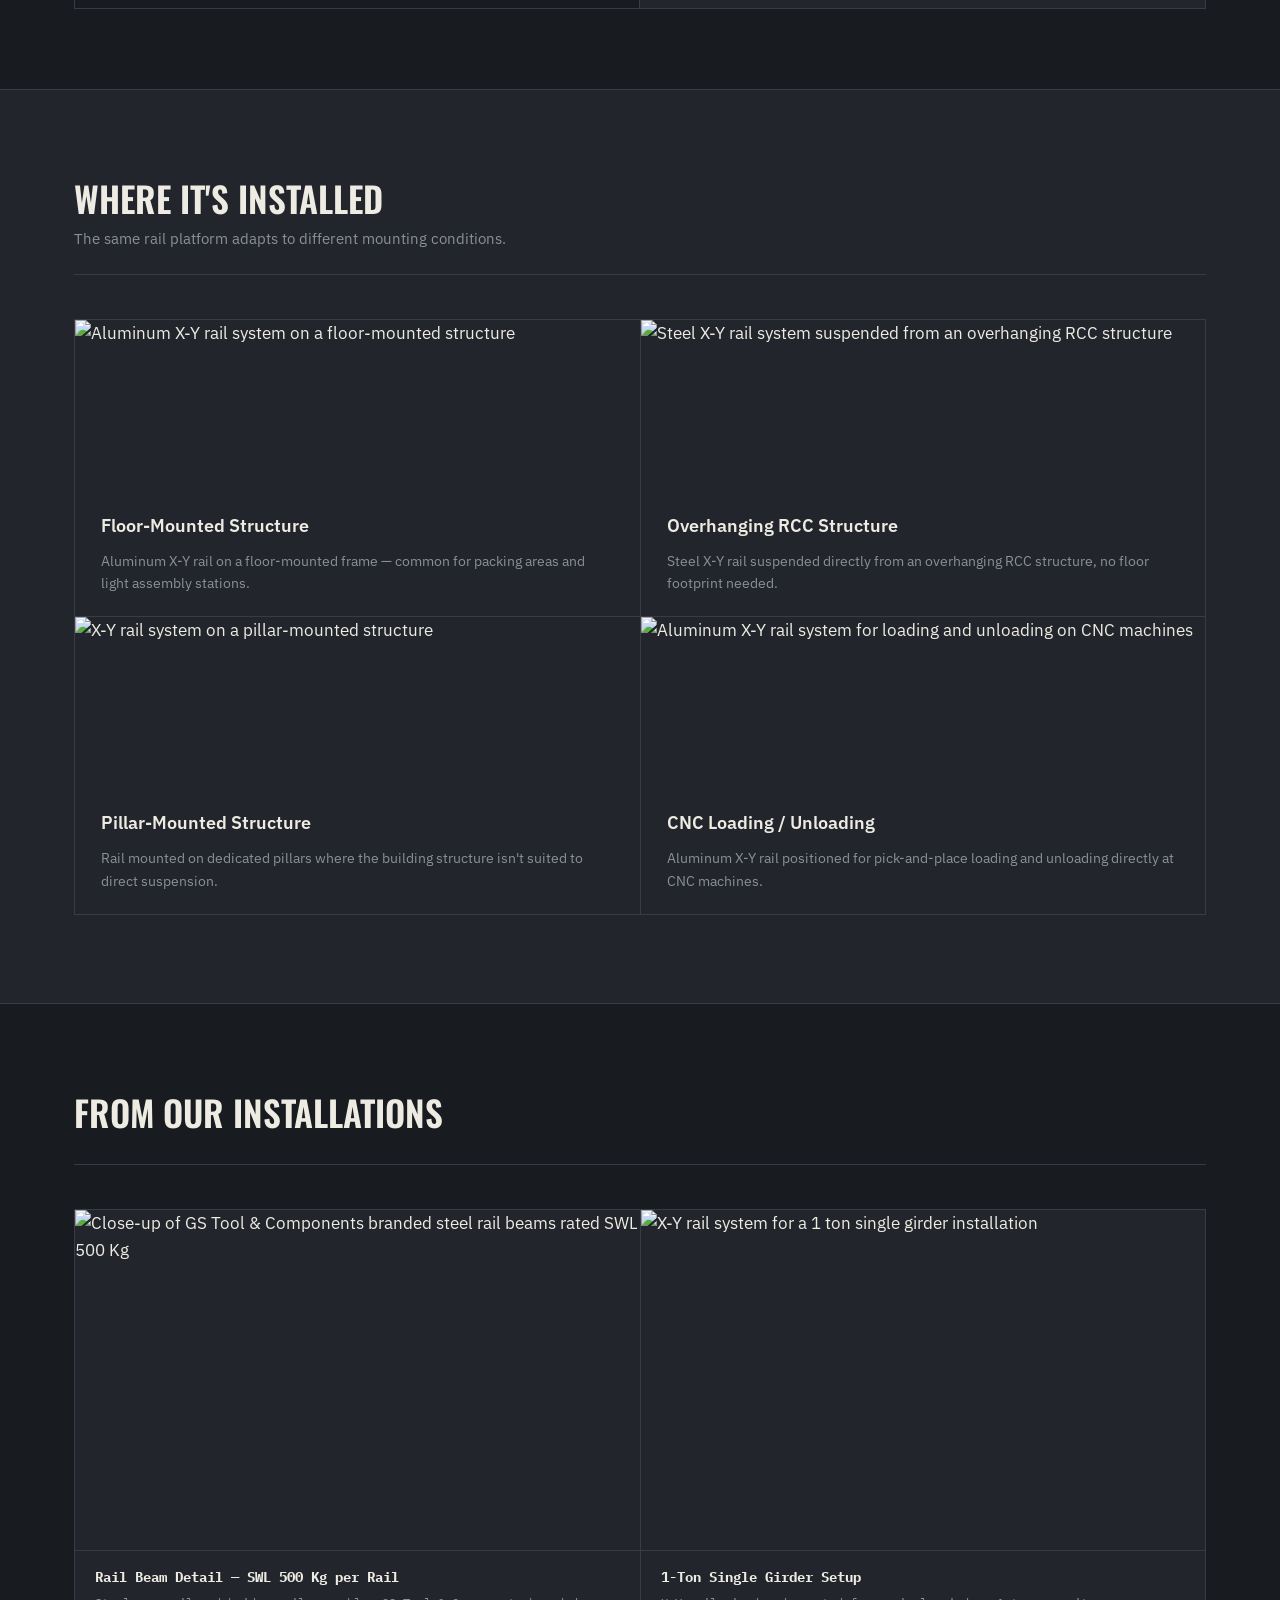
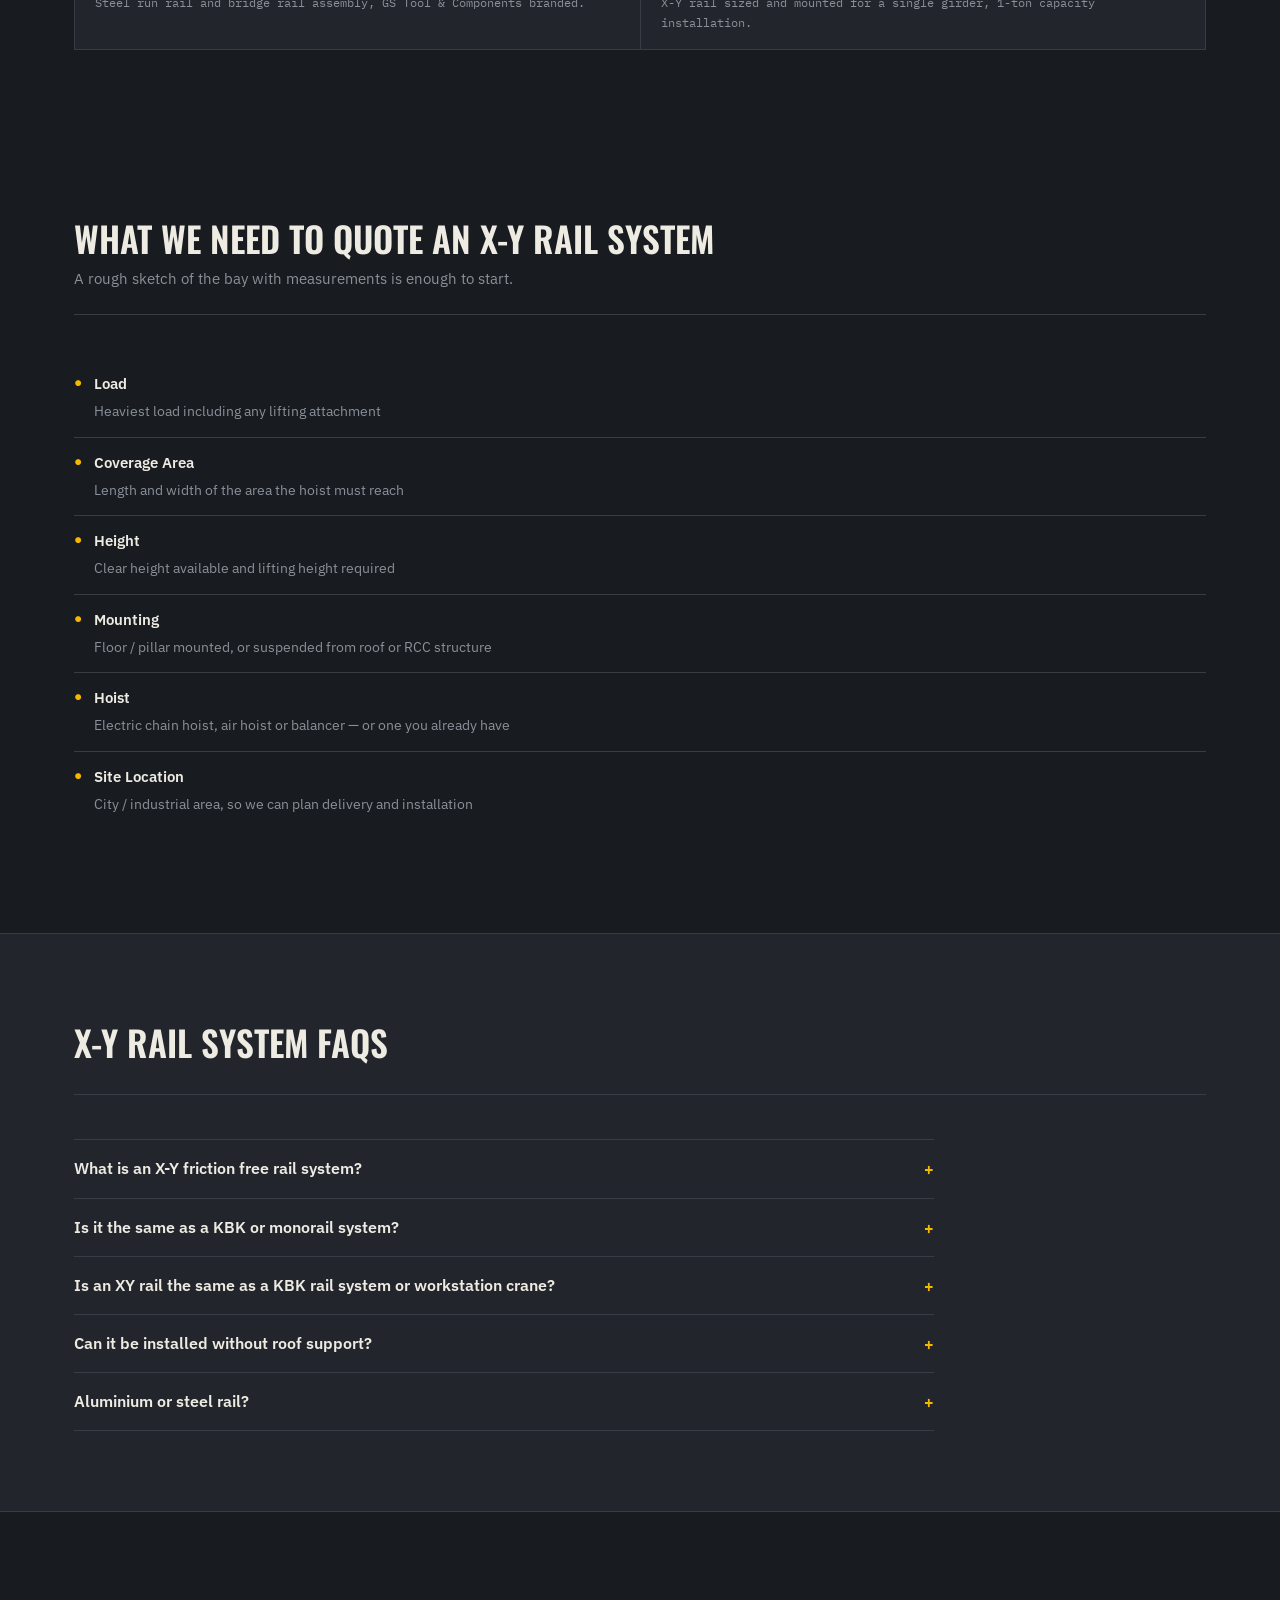
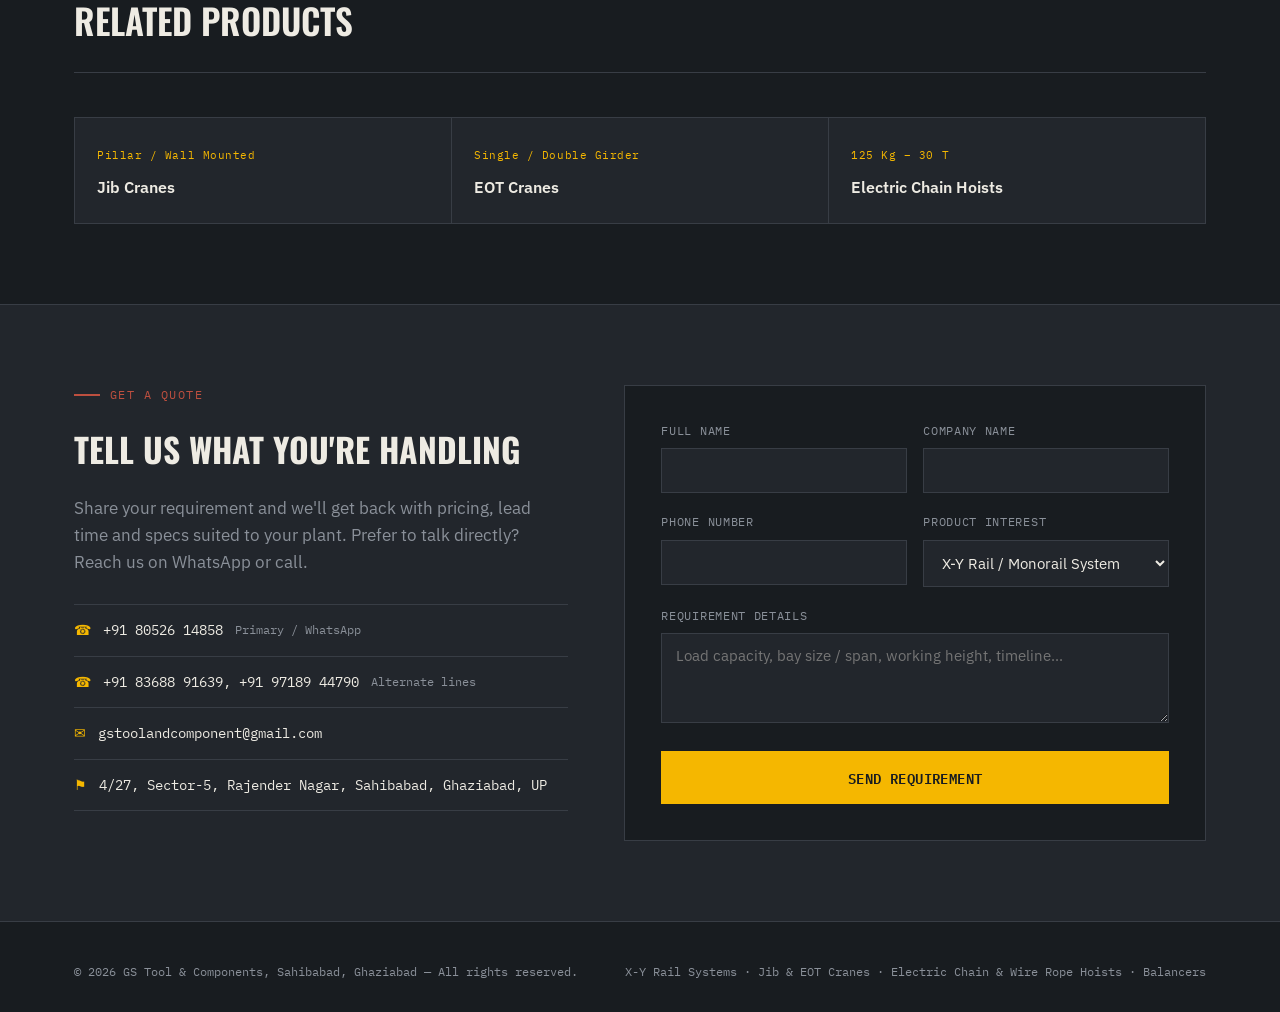
==== commit 2d00fb0b: "X-Y rail page: target 'xy rail system' and KBK type light crane searches Co-Authored-By: Claude Opus" ====
--- a/products/xy-rail-system.html
+++ b/products/xy-rail-system.html
@@ -3,12 +3,12 @@
 <head>
 <meta charset="UTF-8">
 <meta name="viewport" content="width=device-width, initial-scale=1.0">
-<title>X-Y Rail System &amp; Monorail Manufacturer | Ghaziabad, NCR</title>
-<meta name="description" content="X-Y friction free rail (KBK type) and monorail system manufacturer in Sahibabad, Ghaziabad. Aluminium and steel rail, floor, pillar or RCC mounted, designed, built and installed in-house.">
+<title>XY Rail System &amp; KBK Type Light Crane Manufacturer | Ghaziabad</title>
+<meta name="description" content="XY rail system (X-Y friction free rail, KBK type light crane) and monorail manufacturer in Ghaziabad, NCR. Aluminium and steel rail, floor, pillar or RCC mounted, installed in-house.">
 <meta name="keywords" content="X-Y friction free rail system, monorail system manufacturer, KBK rail system India, aluminum steel rail crane, GS Monorail">
 <link rel="canonical" href="https://gstoolcomponents.com/products/xy-rail-system.html">
-<meta property="og:title" content="X-Y Rail System &amp; Monorail Manufacturer | Ghaziabad, NCR">
-<meta property="og:description" content="X-Y friction free rail (KBK type) and monorail system manufacturer in Sahibabad, Ghaziabad. Aluminium and steel rail, floor, pillar or RCC mounted, designed, built and installed in-house.">
+<meta property="og:title" content="XY Rail System &amp; KBK Type Light Crane Manufacturer | Ghaziabad">
+<meta property="og:description" content="XY rail system (X-Y friction free rail, KBK type light crane) and monorail manufacturer in Ghaziabad, NCR. Aluminium and steel rail, floor, pillar or RCC mounted, installed in-house.">
 <meta property="og:type" content="website">
 <link rel="preconnect" href="https://fonts.googleapis.com">
 <link href="https://fonts.googleapis.com/css2?family=Oswald:wght@400;500;600;700&family=IBM+Plex+Sans:wght@400;500;600;700&family=IBM+Plex+Mono:wght@400;500;600&display=swap" rel="stylesheet">
@@ -59,7 +59,7 @@
   <div class="wrap">
     <div class="eyebrow">Flagship System</div>
     <h1>X-Y Friction Free Rail / GS Monorail System</h1>
-    <p class="sub">The overhead rail platform that carries a hoist and trolley across a full bay in both X and Y directions — the backbone behind our jib and EOT crane installations.</p>
+    <p class="sub">The overhead rail platform that carries a hoist and trolley across a full bay in both X and Y directions — the backbone behind our jib and EOT crane installations. Also known as an XY rail, KBK type rail or workstation (light) crane system.</p>
   </div>
 </section>
 
@@ -182,6 +182,10 @@
         <p>It is the same family of light rail cranes. A single straight or curved rail with a hoist is a monorail; adding a moving bridge gives X-Y (two-direction) movement. We also manufacture spare parts for KBK / X-Y rail systems already installed.</p>
       </details>
       <details>
+        <summary>Is an XY rail the same as a KBK rail system or workstation crane?</summary>
+        <p>Yes, these are different names for the same kind of equipment: a light overhead crane built from rails. KBK is Demag's trade name for its light crane system, and in India it is often used for any rail of this type. Workstation crane and light crane system are other common names. Our X-Y rail is our own design, manufactured in Ghaziabad; it is not a Demag product.</p>
+      </details>
+      <details>
         <summary>Can it be installed without roof support?</summary>
         <p>Yes. The rail can be floor-mounted on its own pillars, pillar-mounted, or suspended from an overhanging RCC structure, depending on what your building allows.</p>
       </details>
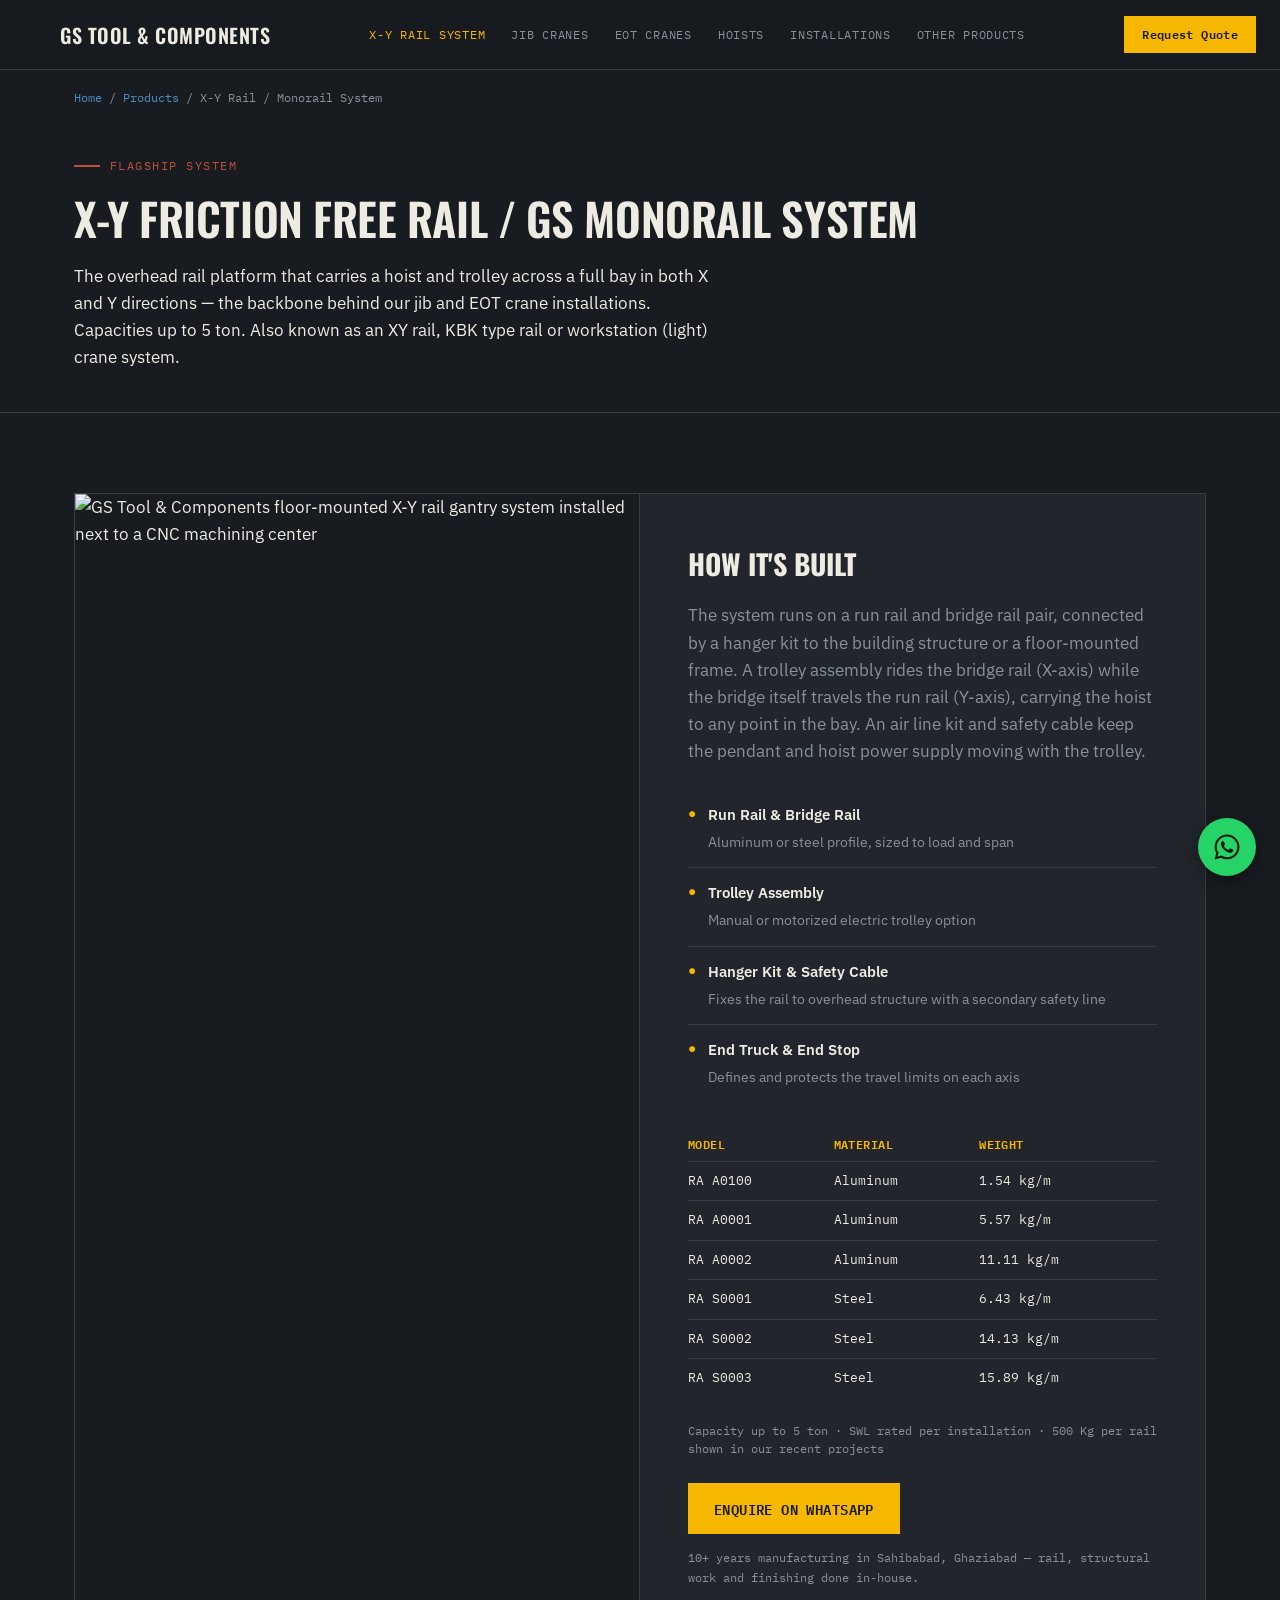
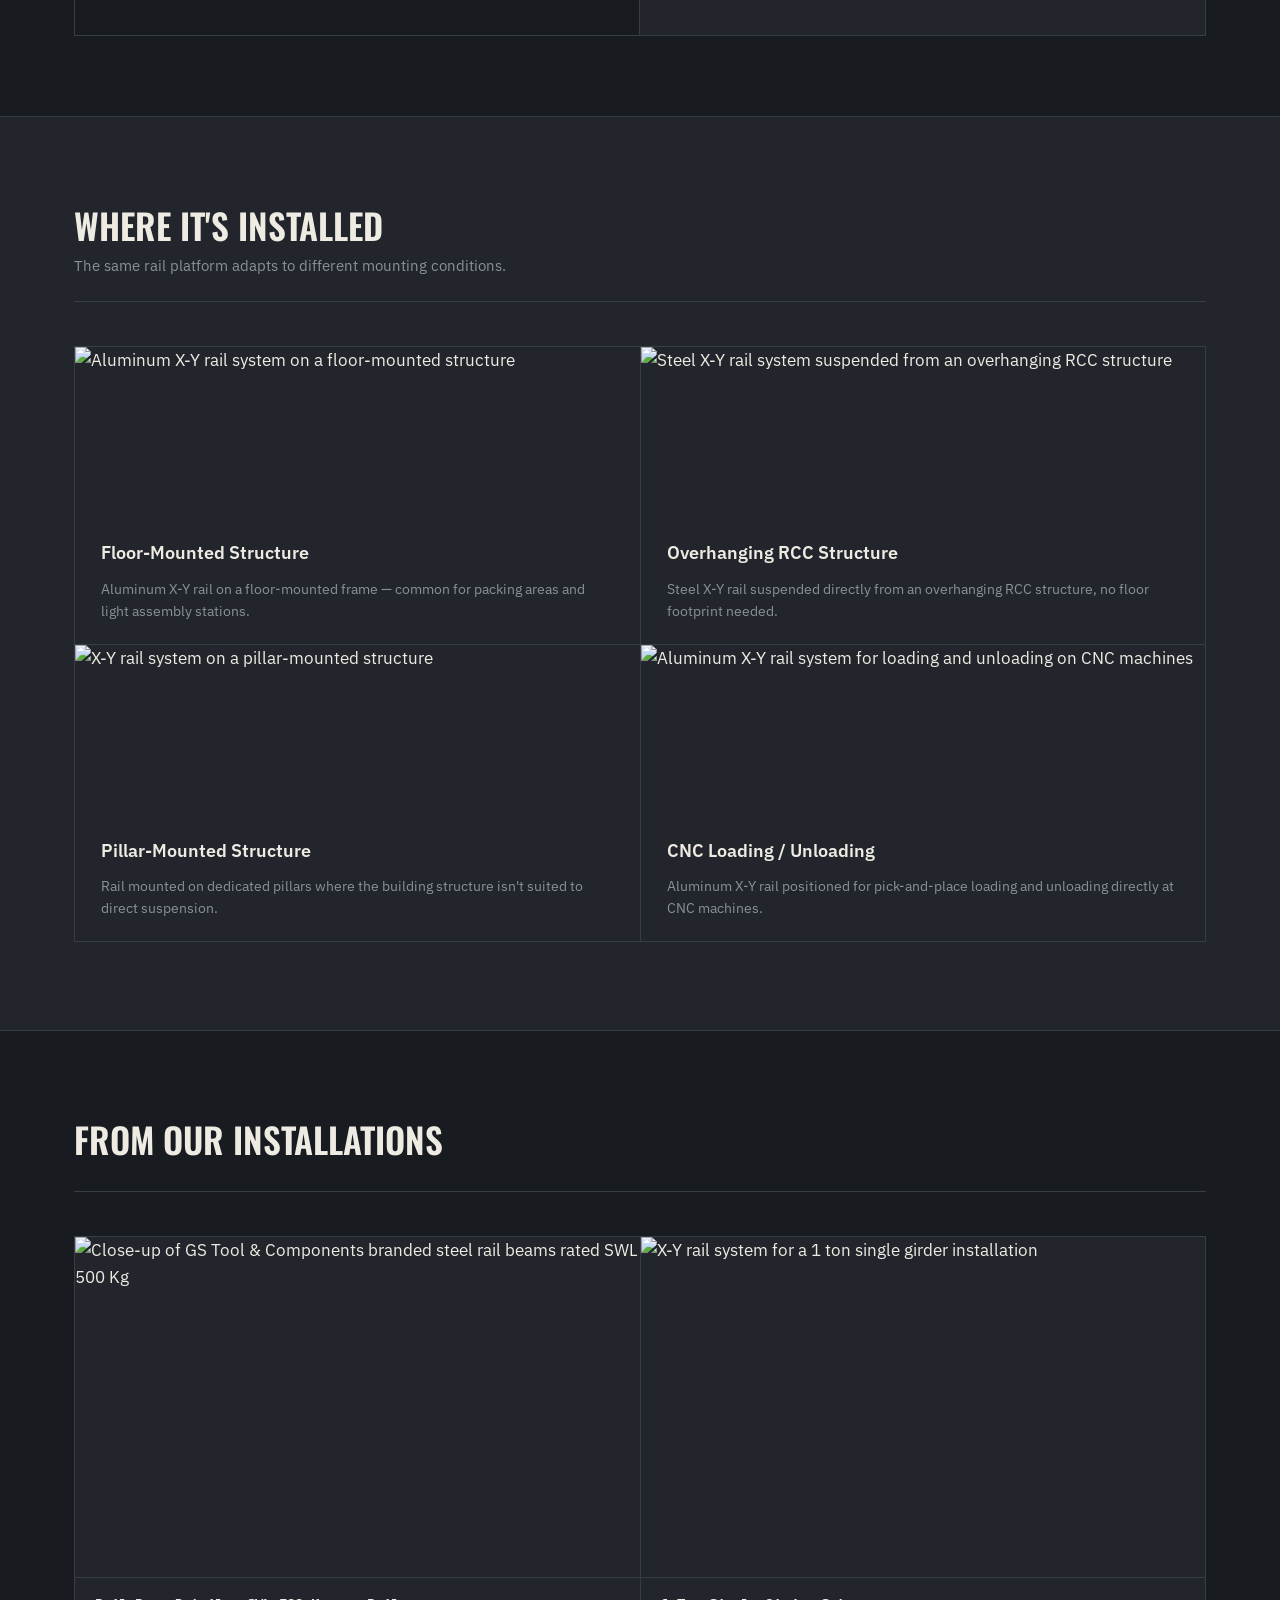
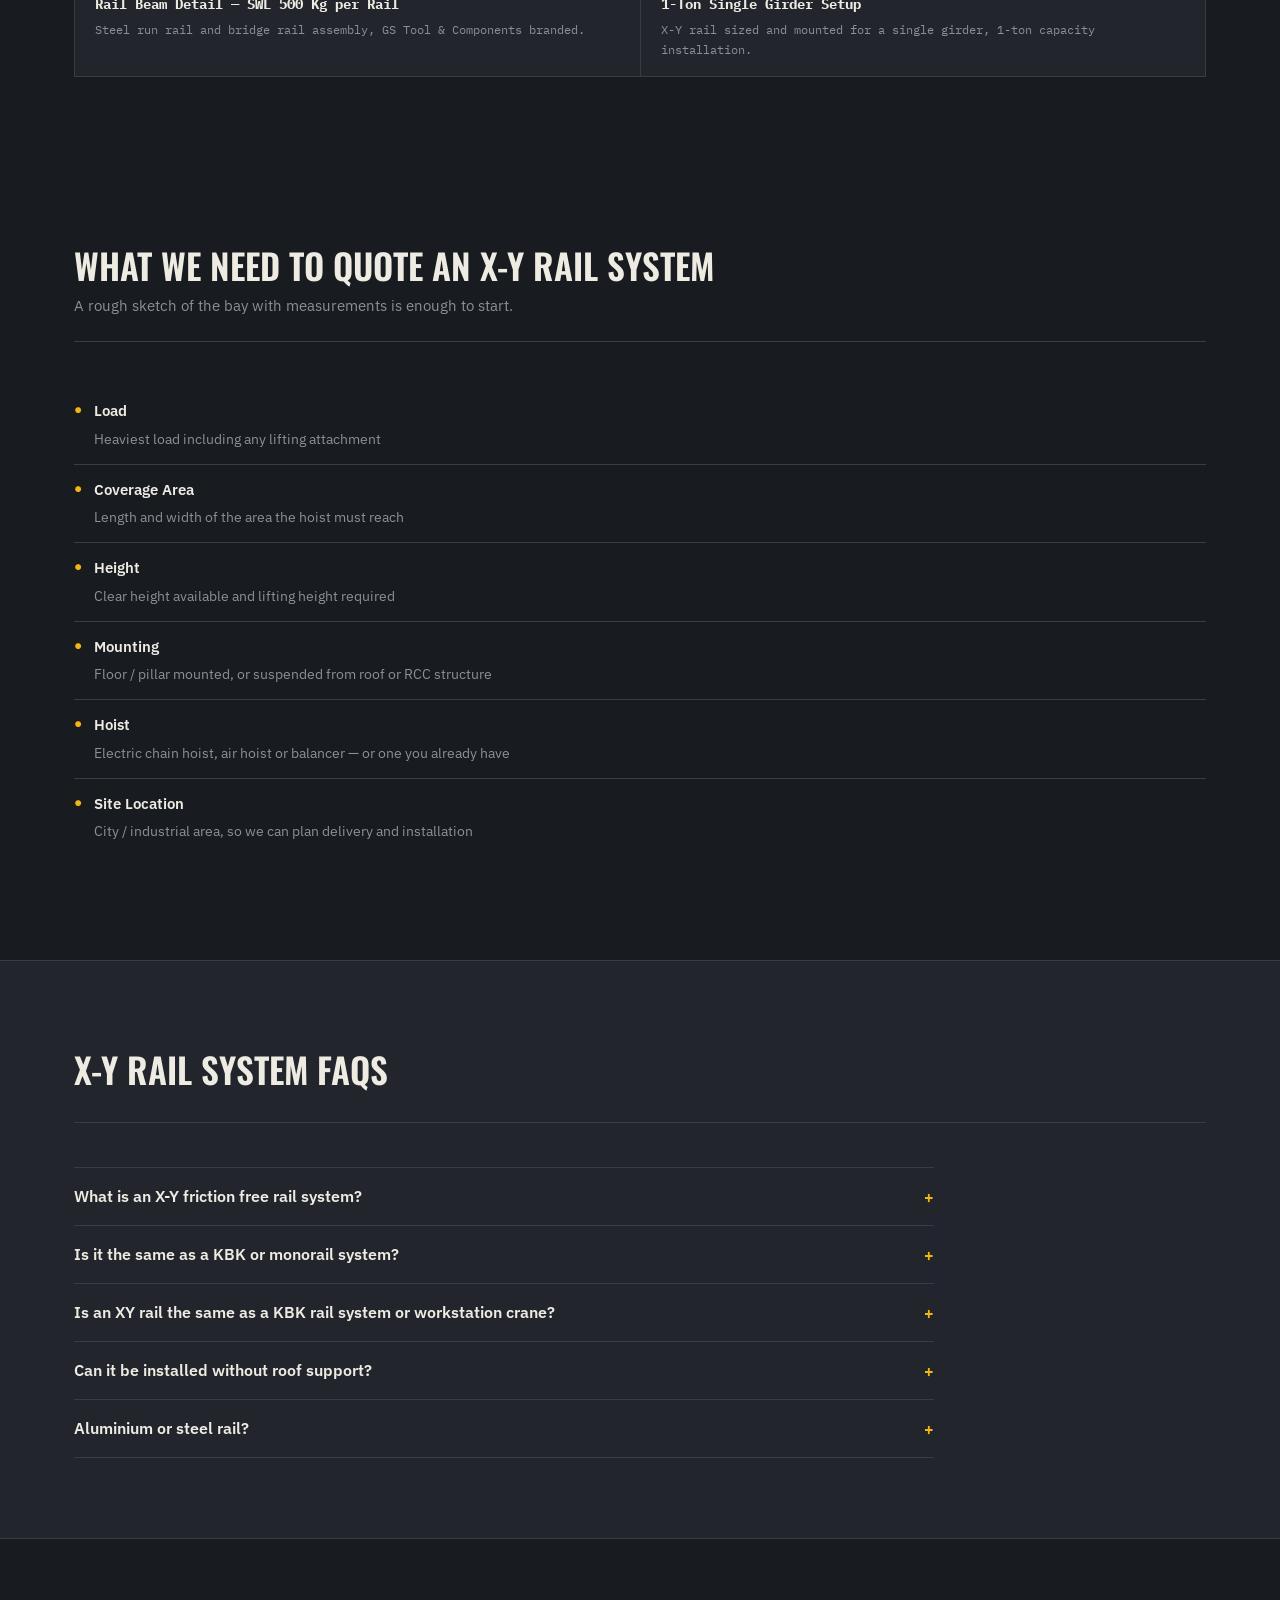
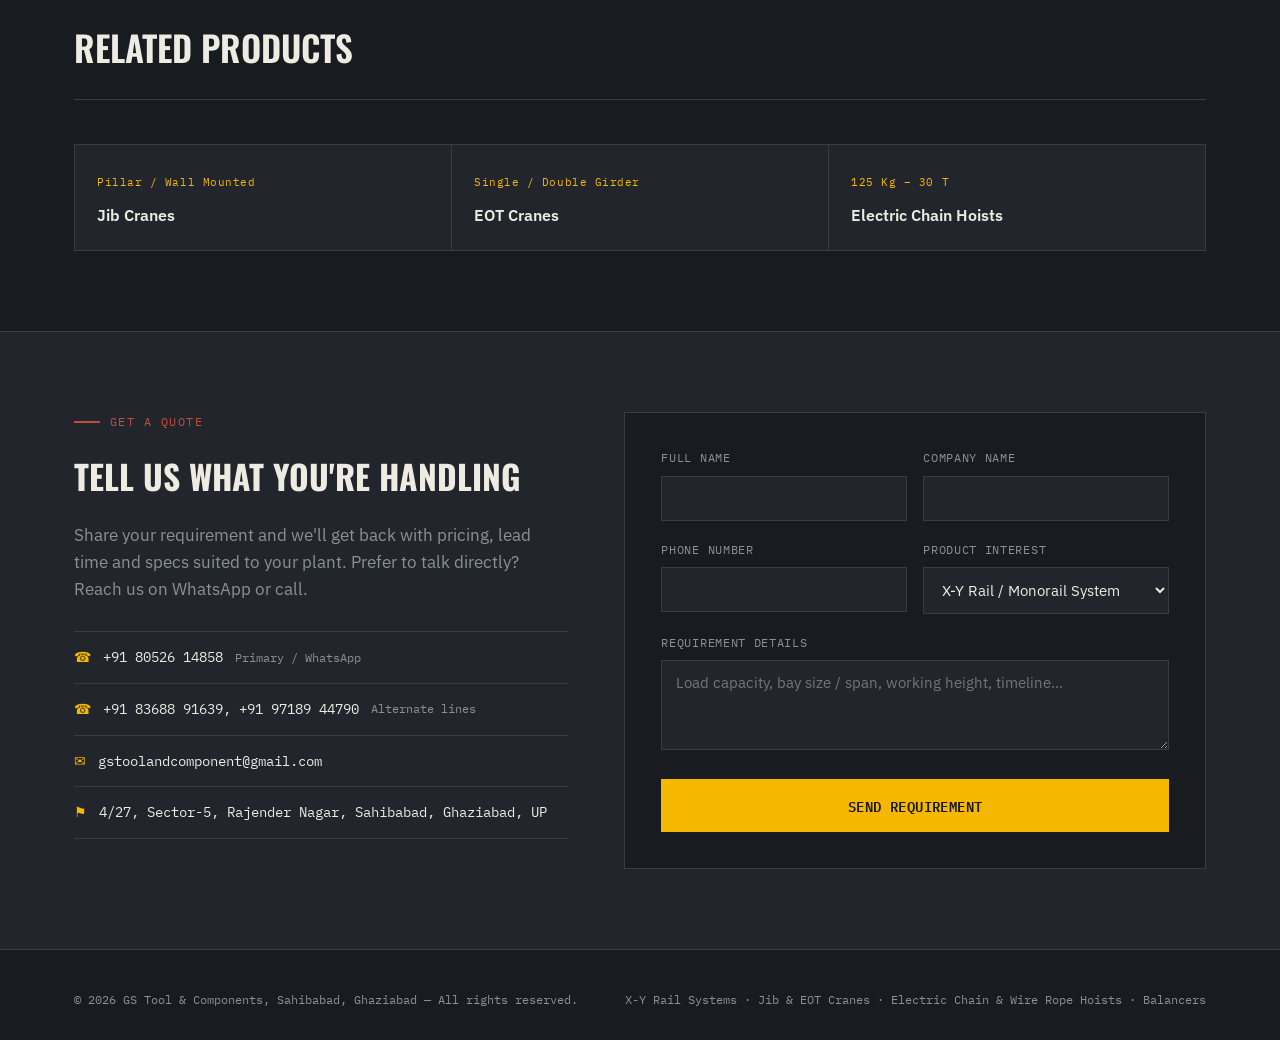
==== commit 8b1190f1: "X-Y rail page: state capacity up to 5 ton Co-Authored-By: Claude Opus 5.5 <noreply@anthropic.com>" ====
--- a/products/xy-rail-system.html
+++ b/products/xy-rail-system.html
@@ -4,11 +4,11 @@
 <meta charset="UTF-8">
 <meta name="viewport" content="width=device-width, initial-scale=1.0">
 <title>XY Rail System &amp; KBK Type Light Crane Manufacturer | Ghaziabad</title>
-<meta name="description" content="XY rail system (X-Y friction free rail, KBK type light crane) and monorail manufacturer in Ghaziabad, NCR. Aluminium and steel rail, floor, pillar or RCC mounted, installed in-house.">
+<meta name="description" content="XY rail system (X-Y friction free rail, KBK type light crane) and monorail manufacturer in Ghaziabad, NCR. Aluminium and steel rail up to 5 ton, floor, pillar or RCC mounted, installed in-house.">
 <meta name="keywords" content="X-Y friction free rail system, monorail system manufacturer, KBK rail system India, aluminum steel rail crane, GS Monorail">
 <link rel="canonical" href="https://gstoolcomponents.com/products/xy-rail-system.html">
 <meta property="og:title" content="XY Rail System &amp; KBK Type Light Crane Manufacturer | Ghaziabad">
-<meta property="og:description" content="XY rail system (X-Y friction free rail, KBK type light crane) and monorail manufacturer in Ghaziabad, NCR. Aluminium and steel rail, floor, pillar or RCC mounted, installed in-house.">
+<meta property="og:description" content="XY rail system (X-Y friction free rail, KBK type light crane) and monorail manufacturer in Ghaziabad, NCR. Aluminium and steel rail up to 5 ton, floor, pillar or RCC mounted, installed in-house.">
 <meta property="og:type" content="website">
 <link rel="preconnect" href="https://fonts.googleapis.com">
 <link href="https://fonts.googleapis.com/css2?family=Oswald:wght@400;500;600;700&family=IBM+Plex+Sans:wght@400;500;600;700&family=IBM+Plex+Mono:wght@400;500;600&display=swap" rel="stylesheet">
@@ -59,7 +59,7 @@
   <div class="wrap">
     <div class="eyebrow">Flagship System</div>
     <h1>X-Y Friction Free Rail / GS Monorail System</h1>
-    <p class="sub">The overhead rail platform that carries a hoist and trolley across a full bay in both X and Y directions — the backbone behind our jib and EOT crane installations. Also known as an XY rail, KBK type rail or workstation (light) crane system.</p>
+    <p class="sub">The overhead rail platform that carries a hoist and trolley across a full bay in both X and Y directions — the backbone behind our jib and EOT crane installations. Capacities up to 5 ton. Also known as an XY rail, KBK type rail or workstation (light) crane system.</p>
   </div>
 </section>
 
@@ -88,7 +88,7 @@
             <tr><td>RA S0002</td><td>Steel</td><td>14.13 kg/m</td></tr>
             <tr><td>RA S0003</td><td>Steel</td><td>15.89 kg/m</td></tr>
           </table>
-          <div class="spec-note">SWL rated per installation · 500 Kg per rail shown in our recent projects</div>
+          <div class="spec-note">Capacity up to 5 ton · SWL rated per installation · 500 Kg per rail shown in our recent projects</div>
           <a href="https://wa.me/918052614858?text=Hi%2C%20I%27d%20like%20a%20quote%20for%20the%20X-Y%20Rail%20/%20Monorail%20System." class="btn-primary" target="_blank" rel="noopener">Enquire on WhatsApp</a>
           <p class="trust-line">10+ years manufacturing in Sahibabad, Ghaziabad — rail, structural work and finishing done in-house.</p>
         </div>
@@ -191,7 +191,7 @@
       </details>
       <details>
         <summary>Aluminium or steel rail?</summary>
-        <p>Aluminium rail is lighter and easier to push for smaller loads; steel rail profiles are used for heavier loads and longer spans. See the model table above and tell us your load and bay size.</p>
+        <p>Aluminium rail is lighter and easier to push for smaller loads; steel rail profiles are used for heavier loads (up to 5 ton) and longer spans. See the model table above and tell us your load and bay size.</p>
       </details>
     </div>
   </div>
